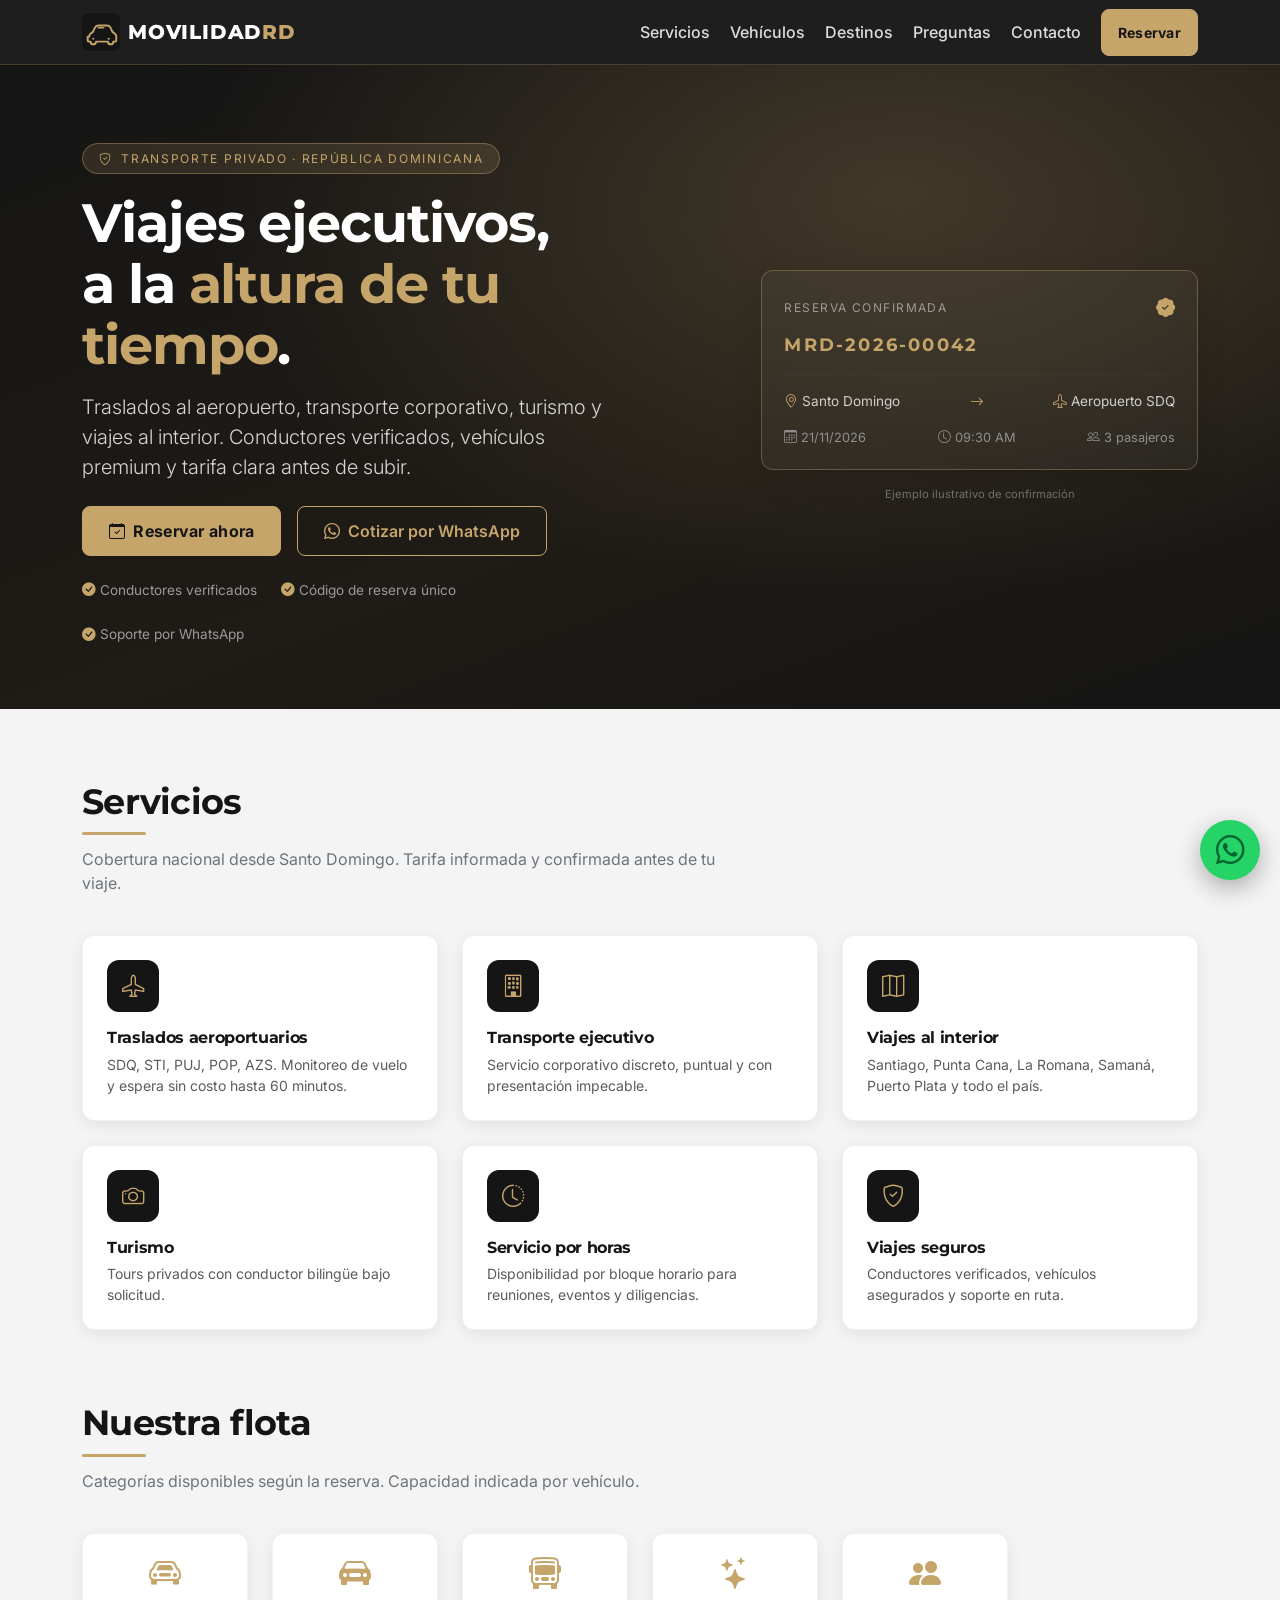
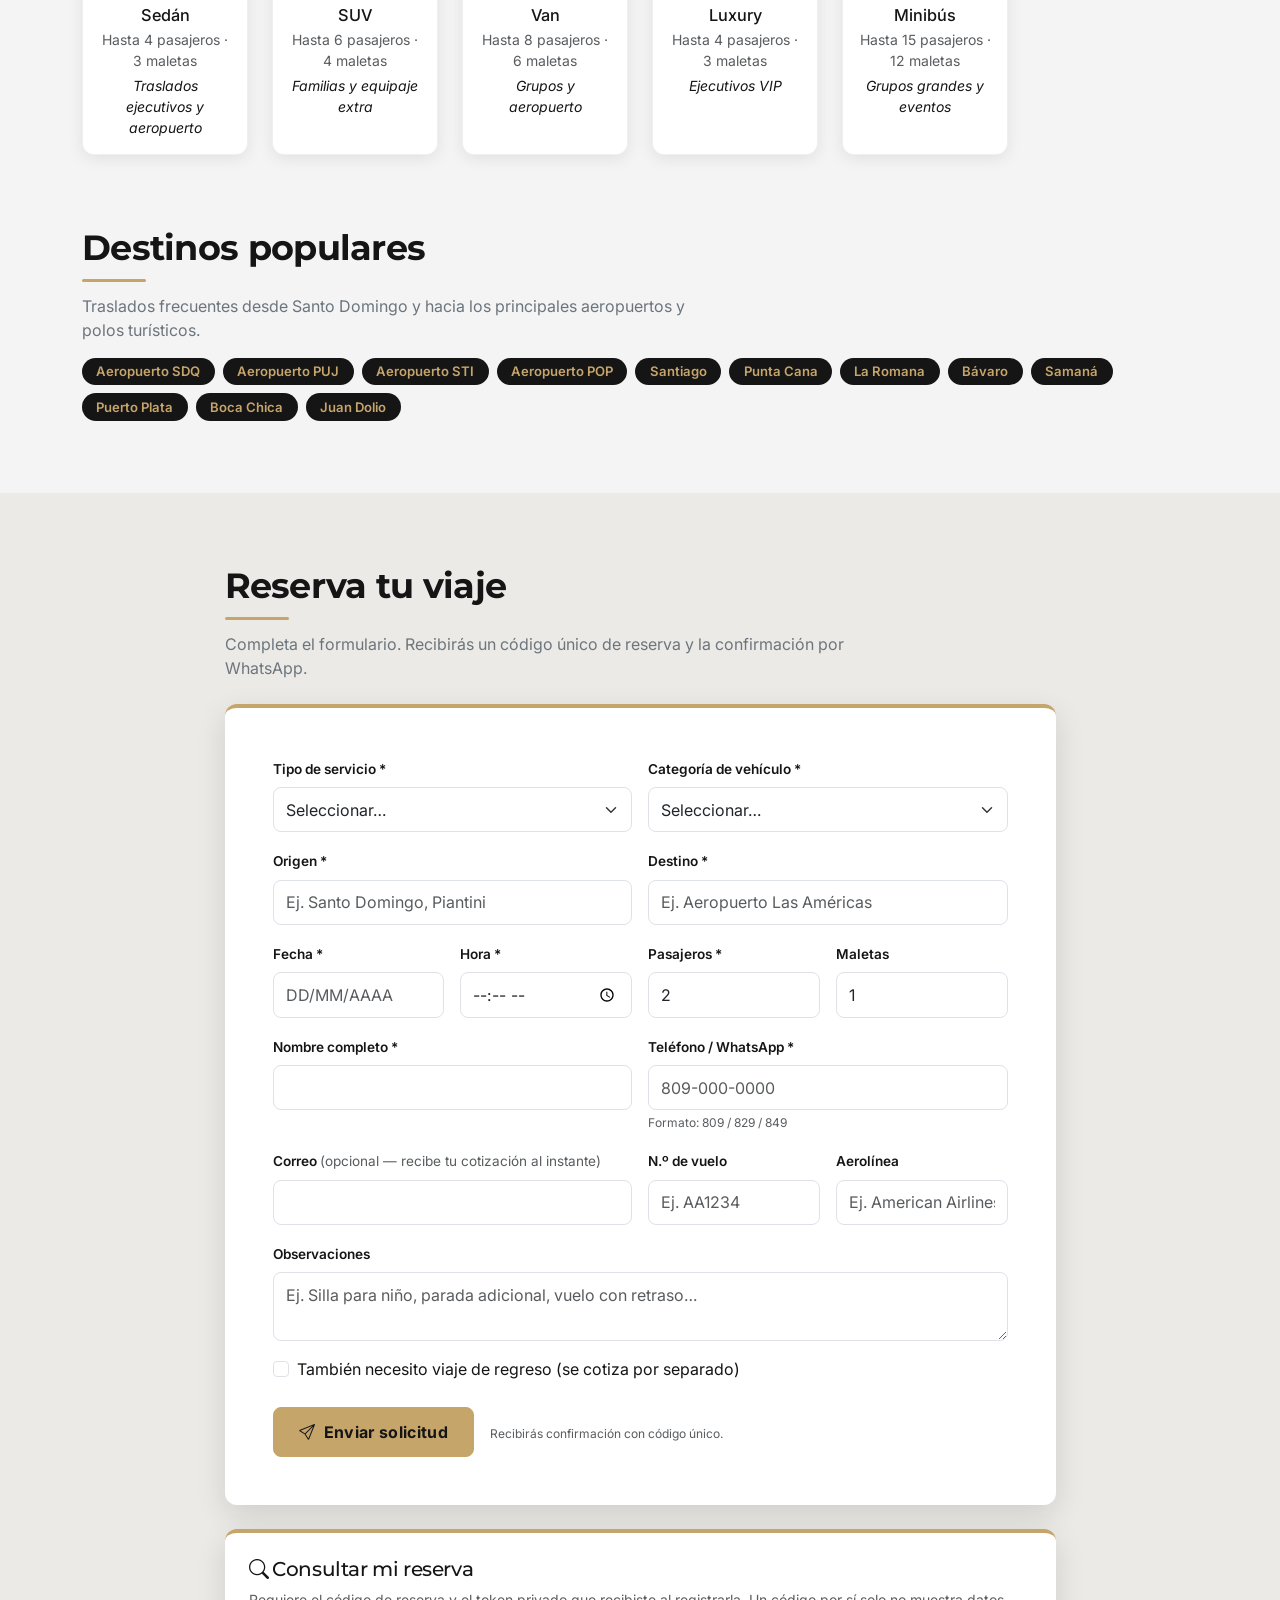
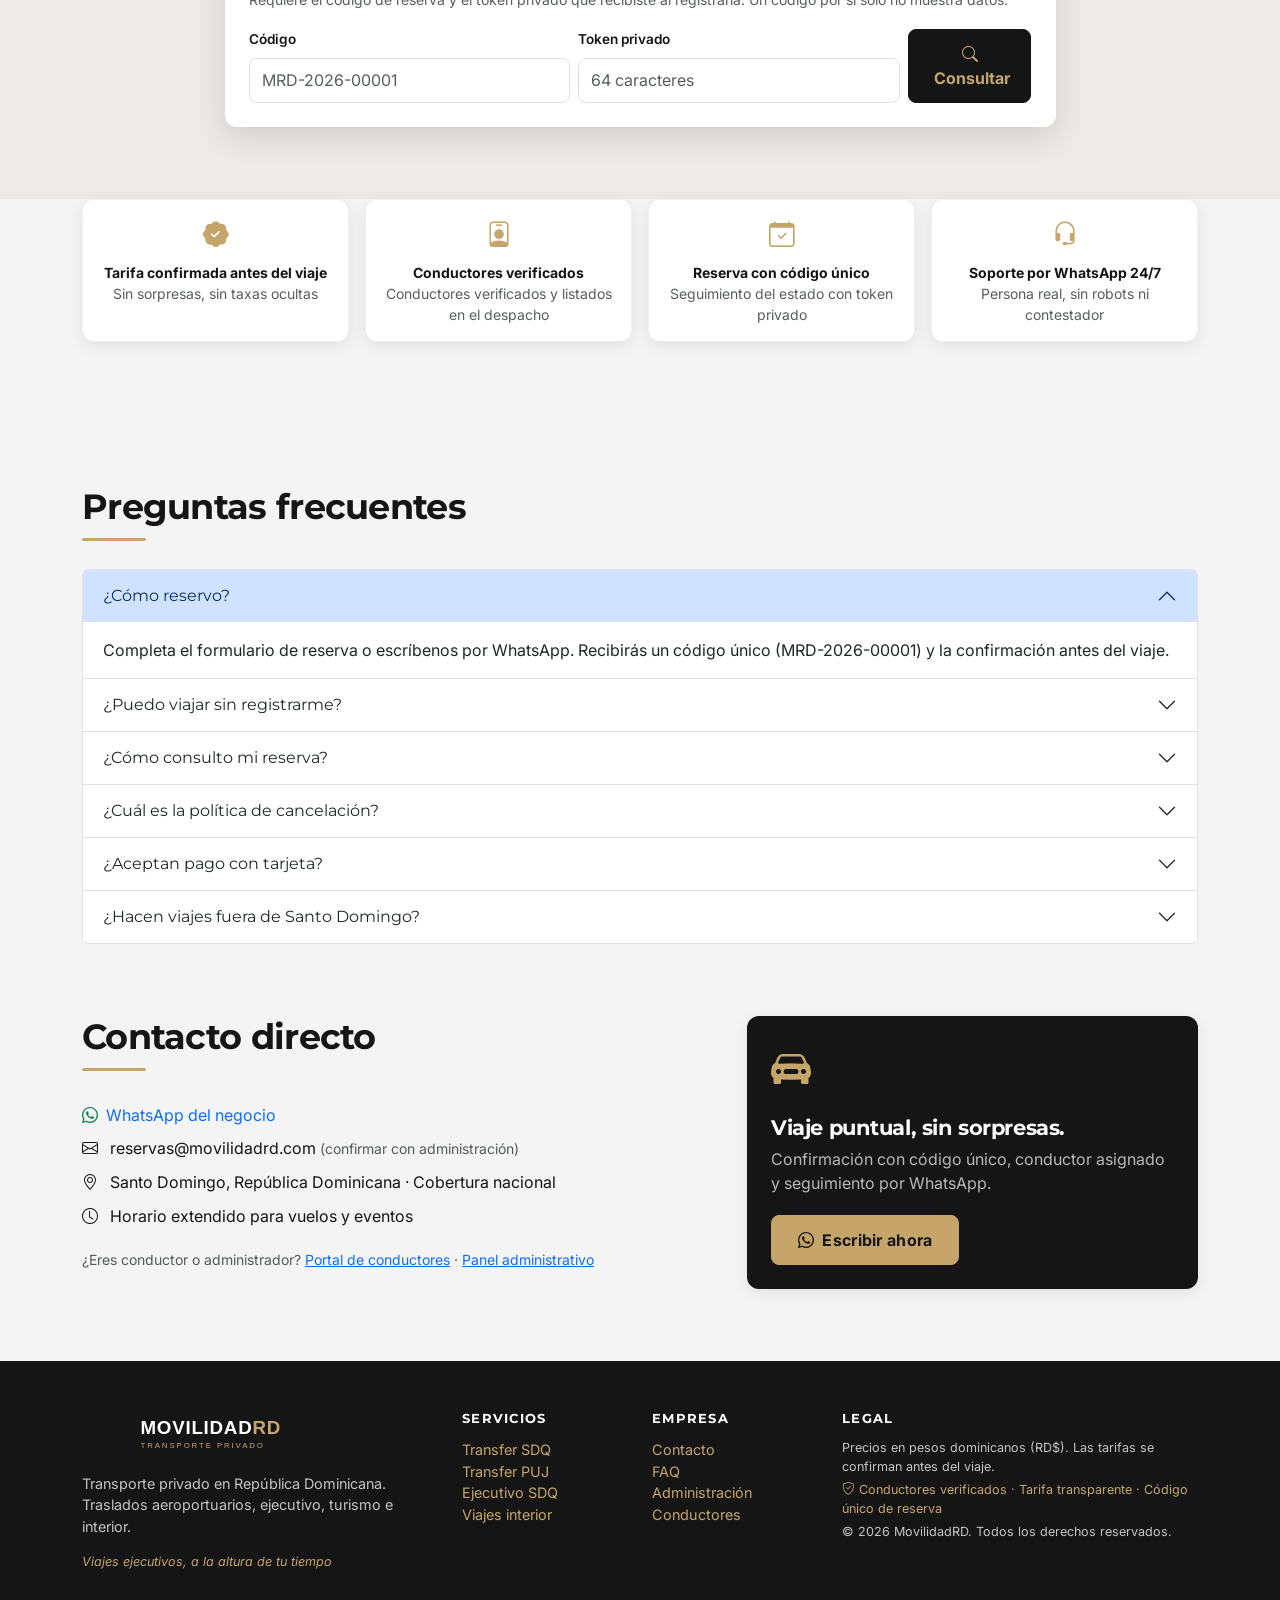
==== index.html @ ed806ae6 "Sitio: lema, por que reservamos, compartir, 4 paginas SEO, claims flota" ====
<!DOCTYPE html>
<html lang="es">
<head>
<meta charset="UTF-8">
<meta name="viewport" content="width=device-width, initial-scale=1.0">
<meta name="description" content="MovilidadRD — Transporte privado en República Dominicana: traslados aeroportuarios, transporte ejecutivo, turístico, viajes al interior y servicios por horas. Reserva en línea.">
<meta name="theme-color" content="#151515">
<title>MovilidadRD — Transporte Privado en República Dominicana | Traslados Aeropuerto</title>
<link rel="icon" type="image/svg+xml" href="assets/icons/icon.svg">
<link rel="manifest" href="manifest.webmanifest">
<link rel="apple-touch-icon" href="assets/icons/icon.svg">
<link href="https://cdn.jsdelivr.net/npm/bootstrap@5.3.3/dist/css/bootstrap.min.css" rel="stylesheet">
<link href="https://cdn.jsdelivr.net/npm/bootstrap-icons@1.11.3/font/bootstrap-icons.min.css" rel="stylesheet">
<link href="https://fonts.googleapis.com/css2?family=Montserrat:wght@600;700;800&family=Inter:wght@400;500;600&display=swap" rel="stylesheet">
<link rel="stylesheet" href="css/brand.css">
</head>
<body class="sin-config-offline-check">

<!-- Banner de falta de conexión -->
<div class="mrd-offline-banner" role="alert"><i class="bi bi-wifi-off"></i> Sin conexión — las operaciones en línea no están disponibles</div>

<!-- ══════════ NAVBAR ══════════ -->
<nav class="navbar navbar-expand-lg mrd-navbar sticky-top" aria-label="Navegación principal">
  <div class="container">
    <a class="navbar-brand d-flex align-items-center gap-2" href="#inicio">
      <img src="assets/icons/icon.svg" alt="" width="38" height="38">
      <span>MOVILIDAD<span class="dorado">RD</span></span>
    </a>
    <button class="navbar-toggler" type="button" data-bs-toggle="collapse" data-bs-target="#navMenu" aria-controls="navMenu" aria-expanded="false" aria-label="Abrir menú">
      <span class="navbar-toggler-icon"></span>
    </button>
    <div class="collapse navbar-collapse" id="navMenu">
      <ul class="navbar-nav ms-auto align-items-lg-center gap-lg-1">
        <li class="nav-item"><a class="nav-link" href="#servicios">Servicios</a></li>
        <li class="nav-item"><a class="nav-link" href="#vehiculos">Vehículos</a></li>
        <li class="nav-item"><a class="nav-link" href="#destinos">Destinos</a></li>
        <li class="nav-item"><a class="nav-link" href="#faq">Preguntas</a></li>
        <li class="nav-item"><a class="nav-link" href="#contacto">Contacto</a></li>
        <li class="nav-item ms-lg-2"><a class="btn btn-mrd btn-sm px-3" href="#reservar">Reservar</a></li>
      </ul>
    </div>
  </div>
</nav>

<main id="inicio">
<!-- ══════════ HERO ══════════ -->
<header class="mrd-hero">
  <div class="container">
    <div class="row align-items-center g-5">
      <div class="col-lg-6">
        <span class="badge-mrd"><i class="bi bi-shield-check me-1"></i> Transporte privado · República Dominicana</span>
        <h1 class="mt-4">Viajes ejecutivos,<br>a la <span class="text-dorado">altura de tu tiempo</span>.</h1>
        <p class="lead mt-3">Traslados al aeropuerto, transporte corporativo, turismo y viajes al interior. Conductores verificados, vehículos premium y tarifa clara antes de subir.</p>
        <div class="d-flex flex-wrap gap-3 mt-4">
          <a href="#reservar" class="btn-mrd btn"><i class="bi bi-calendar-check me-1"></i> Reservar ahora</a>
          <a href="https://wa.me/18096131079" class="btn btn-mrd-outline" id="btnWhatsAppHero" target="_blank" rel="noopener"><i class="bi bi-whatsapp me-1"></i> Cotizar por WhatsApp</a>
        </div>
        <div class="d-flex flex-wrap gap-4 mt-4" style="color:#9a9a9a; font-size:.85rem;">
          <span><i class="bi bi-check-circle-fill text-dorado me-1"></i>Conductores verificados</span>
          <span><i class="bi bi-check-circle-fill text-dorado me-1"></i>Código de reserva único</span>
          <span><i class="bi bi-check-circle-fill text-dorado me-1"></i>Soporte por WhatsApp</span>
        </div>
      </div>
      <div class="col-lg-5 offset-lg-1">
        <div class="mrd-hero-card" aria-hidden="true">
          <div class="d-flex justify-content-between align-items-center">
            <span style="color:#9a9a9a; font-size:.75rem; letter-spacing:.12em;">RESERVA CONFIRMADA</span>
            <i class="bi bi-patch-check-fill" style="color:#C6A56B; font-size:1.2rem;"></i>
          </div>
          <div class="mrd-code mt-2">MRD-2026-00042</div>
          <hr>
          <div class="d-flex justify-content-between" style="font-size:.85rem; color:#cfcfcf;">
            <span><i class="bi bi-geo-alt text-dorado me-1"></i>Santo Domingo</span>
            <i class="bi bi-arrow-right text-dorado"></i>
            <span><i class="bi bi-airplane text-dorado me-1"></i>Aeropuerto SDQ</span>
          </div>
          <div class="d-flex justify-content-between mt-3" style="font-size:.8rem; color:#8f8f8f;">
            <span><i class="bi bi-calendar3 me-1"></i>21/11/2026</span>
            <span><i class="bi bi-clock me-1"></i>09:30 AM</span>
            <span><i class="bi bi-people me-1"></i>3 pasajeros</span>
          </div>
        </div>
        <p class="text-center mt-3" style="font-size:.7rem; color:#6f6f6f;">Ejemplo ilustrativo de confirmación</p>
      </div>
    </div>
  </div>
</header>

<!-- ══════════ SERVICIOS ══════════ -->
<section id="servicios" class="mrd-seccion">
  <div class="container">
    <h2 class="mrd-seccion-titulo">Servicios</h2>
    <p class="mrd-seccion-sub">Cobertura nacional desde Santo Domingo. Tarifa informada y confirmada antes de tu viaje.</p>
    <div class="row g-4 mt-2" id="gridServicios"></div>
  </div>
</section>

<!-- ══════════ VEHICULOS ══════════ -->
<section id="vehiculos" class="mrd-seccion pt-0">
  <div class="container">
    <h2 class="mrd-seccion-titulo">Nuestra flota</h2>
    <p class="mrd-seccion-sub">Categorías disponibles según la reserva. Capacidad indicada por vehículo.</p>
    <div class="row g-4 mt-2" id="gridVehiculos"></div>
  </div>
</section>

<!-- ══════════ DESTINOS ══════════ -->
<section id="destinos" class="mrd-seccion pt-0">
  <div class="container">
    <h2 class="mrd-seccion-titulo">Destinos populares</h2>
    <p class="mrd-seccion-sub">Traslados frecuentes desde Santo Domingo y hacia los principales aeropuertos y polos turísticos.</p>
    <div class="d-flex flex-wrap gap-2 mt-3" id="chipsDestinos"></div>
  </div>
</section>

<!-- ══════════ RESERVA ══════════ -->
<section id="reservar" class="mrd-seccion" style="background:#eceae6;">
  <div class="container">
    <div class="row justify-content-center">
      <div class="col-lg-9">
        <h2 class="mrd-seccion-titulo">Reserva tu viaje</h2>
        <p class="mrd-seccion-sub">Completa el formulario. Recibirás un código único de reserva y la confirmación por WhatsApp.</p>

        <form class="mrd-form p-4 p-md-5 mt-4" id="formReserva" novalidate>
          <div class="row g-3">
            <div class="col-md-6">
              <label class="form-label" for="tipoServicio">Tipo de servicio *</label>
              <select class="form-select" id="tipoServicio" required>
                <option value="">Seleccionar…</option>
                <option value="AEROPUERTO">Traslado aeroportuario</option>
                <option value="INTERIOR">Viaje al interior</option>
                <option value="EJECUTIVO">Transporte ejecutivo</option>
                <option value="TURISTICO">Turismo</option>
                <option value="POR_HORAS">Servicio por horas</option>
                <option value="LOCAL">Viaje local</option>
              </select>
            </div>
            <div class="col-md-6">
              <label class="form-label" for="categoria">Categoría de vehículo *</label>
              <select class="form-select" id="categoria" required>
                <option value="">Seleccionar…</option>
                <option value="SEDAN">Sedán (hasta 4 pasajeros)</option>
                <option value="SUV">SUV (hasta 6 pasajeros)</option>
                <option value="VAN">Van (hasta 8 pasajeros)</option>
                <option value="LUXURY">Luxury (hasta 4 pasajeros)</option>
                <option value="MINIBUS">Minibús (hasta 15 pasajeros)</option>
              </select>
            </div>
            <div class="col-md-6">
              <label class="form-label" for="origen">Origen *</label>
              <input class="form-control" id="origen" type="text" placeholder="Ej. Santo Domingo, Piantini" required minlength="3">
            </div>
            <div class="col-md-6">
              <label class="form-label" for="destino">Destino *</label>
              <input class="form-control" id="destino" type="text" placeholder="Ej. Aeropuerto Las Américas" required minlength="3">
            </div>
            <div class="col-6 col-md-3">
              <label class="form-label" for="fecha">Fecha *</label>
              <input class="form-control" id="fecha" type="text" placeholder="DD/MM/AAAA" inputmode="numeric" pattern="\d{2}/\d{2}/\d{4}" required>
            </div>
            <div class="col-6 col-md-3">
              <label class="form-label" for="hora">Hora *</label>
              <input class="form-control" id="hora" type="time" required>
            </div>
            <div class="col-6 col-md-3">
              <label class="form-label" for="pasajeros">Pasajeros *</label>
              <input class="form-control" id="pasajeros" type="number" min="1" max="15" value="2" required>
            </div>
            <div class="col-6 col-md-3">
              <label class="form-label" for="maletas">Maletas</label>
              <input class="form-control" id="maletas" type="number" min="0" max="30" value="1">
            </div>
            <div class="col-md-6">
              <label class="form-label" for="nombreCliente">Nombre completo *</label>
              <input class="form-control" id="nombreCliente" type="text" required minlength="3" autocomplete="name">
            </div>
            <div class="col-md-6">
              <label class="form-label" for="telefono">Teléfono / WhatsApp *</label>
              <input class="form-control" id="telefono" type="tel" placeholder="809-000-0000" required autocomplete="tel">
              <div class="form-text">Formato: 809 / 829 / 849</div>
            </div>
            <div class="col-md-6">
              <label class="form-label" for="email">Correo <span class="text-muted fw-normal">(opcional — recibe tu cotización al instante)</span></label>
              <input class="form-control" id="email" type="email" autocomplete="email">
            </div>
            <div class="col-md-3">
              <label class="form-label" for="numeroVuelo">N.º de vuelo</label>
              <input class="form-control" id="numeroVuelo" type="text" placeholder="Ej. AA1234">
            </div>
            <div class="col-md-3">
              <label class="form-label" for="aerolinea">Aerolínea</label>
              <input class="form-control" id="aerolinea" type="text" placeholder="Ej. American Airlines">
            </div>
            <div class="col-12">
              <label class="form-label" for="observaciones">Observaciones</label>
              <textarea class="form-control" id="observaciones" rows="2" maxlength="1000" placeholder="Ej. Silla para niño, parada adicional, vuelo con retraso…"></textarea>
            </div>
            <div class="col-12">
              <div class="form-check">
                <input class="form-check-input" type="checkbox" id="viajeRegreso">
                <label class="form-check-label" for="viajeRegreso">También necesito viaje de regreso (se cotiza por separado)</label>
              </div>
            </div>
            <!-- Honeypot anti-bot: invisible para humanos, requerido vacío por el servidor -->
            <input type="text" id="sitioWeb" name="sitioWeb" tabindex="-1" autocomplete="off" aria-hidden="true" style="position:absolute;left:-9999px;height:0;width:0;opacity:0">
          </div>
          <div class="d-flex flex-wrap align-items-center gap-3 mt-4">
            <button type="submit" class="btn-mrd btn" id="btnEnviarReserva">
              <i class="bi bi-send me-1"></i> Enviar solicitud
            </button>
            <span class="form-text mb-0" id="textEstadoForm">Recibirás confirmación con código único.</span>
          </div>
          <div class="alert mt-3 d-none" id="resultadoReserva" role="alert"></div>
        </form>

        <!-- Panel de confirmación (se muestra tras registrar) -->
        <div class="mrd-form p-4 p-md-5 mt-4 d-none" id="panelConfirmacion" aria-live="polite">
          <div class="d-flex align-items-center gap-2 mb-2">
            <i class="bi bi-patch-check-fill" style="font-size:1.8rem; color:var(--mrd-exito);"></i>
            <h3 class="h5 mb-0">¡Solicitud registrada!</h3>
          </div>
          <p class="small text-dorado mb-1" style="letter-spacing:.08em; text-transform:uppercase;">Viajes ejecutivos, a la altura de tu tiempo</p>
          <p class="text-muted small mb-3" id="confirmacionMensaje">Guarda estos datos. Los necesitas para consultar el estado de tu viaje.</p>
          <div class="row g-3 align-items-center">
            <div class="col-md-6">
              <div class="small text-muted">Código de reserva</div>
              <div class="mrd-display" style="font-size:1.5rem; letter-spacing:.08em;" id="confCodigo">—</div>
            </div>
            <div class="col-md-6">
              <div class="small text-muted">Estado</div>
              <span class="mrd-badge mrd-badge-pendiente" id="confEstado">PENDIENTE</span>
            </div>
            <div class="col-12">
              <div class="small text-muted">Tarifa estimada</div>
              <div class="fw-bold" style="font-size:1.15rem;" id="confTarifa">—</div>
            </div>
            <div class="col-12">
              <div class="small text-muted">Token privado de consulta <span class="text-danger">(guárdalo, no se vuelve a mostrar)</span></div>
              <div class="d-flex gap-2 mt-1">
                <code class="flex-grow-1 p-2 rounded" style="background:#151515; color:#C6A56B; word-break:break-all; font-size:.75rem;" id="confToken">—</code>
                <button class="btn btn-outline-secondary btn-sm" id="btnCopiarToken" type="button" title="Copiar token"><i class="bi bi-clipboard"></i></button>
              </div>
            </div>
          </div>
          <div class="d-flex flex-wrap gap-2 mt-4">
            <a class="btn btn-success" id="confBtnWhatsApp" href="#" target="_blank" rel="noopener"><i class="bi bi-whatsapp me-1"></i> Avisar por WhatsApp</a>
            <button class="btn btn-outline-secondary" id="btnCompartirReserva" type="button"><i class="bi bi-share me-1"></i> Compartir mi viaje</button>
            <button class="btn btn-outline-dark" id="btnNuevaReserva" type="button"><i class="bi bi-plus-circle me-1"></i> Nueva reserva</button>
          </div>
        </div>

        <!-- Consulta de reserva con token privado -->
        <div class="mrd-form p-4 mt-4" id="bloqueConsulta">
          <h3 class="h5"><i class="bi bi-search me-1 text-dorado"></i>Consultar mi reserva</h3>
          <p class="text-muted small">Requiere el código de reserva y el token privado que recibiste al registrarla. Un código por sí solo no muestra datos.</p>
          <form id="formConsulta" class="row g-2">
            <div class="col-md-5">
              <label class="form-label" for="codigoConsulta">Código</label>
              <input class="form-control" id="codigoConsulta" placeholder="MRD-2026-00001" required>
            </div>
            <div class="col-md-5">
              <label class="form-label" for="tokenConsulta">Token privado</label>
              <input class="form-control" id="tokenConsulta" placeholder="64 caracteres" required>
            </div>
            <div class="col-md-2 d-flex align-items-end">
              <button type="submit" class="btn btn-mrd-dark w-100" id="btnConsultarReserva"><i class="bi bi-search"></i> Consultar</button>
            </div>
          </form>
          <div class="alert d-none mt-3" id="resultadoConsulta" role="status"></div>
        </div>
      </div>
    </div>
  </div>
</section>

<!-- ══════════ POR QUÉ MOVILIDADRD ══════════ -->
<section class="mrd-seccion pt-0">
  <div class="container">
    <div class="row g-3">
      <div class="col-6 col-lg-3"><div class="mrd-card p-3 text-center"><i class="bi bi-patch-check-fill" style="font-size:1.6rem; color:#C6A56B;"></i><div class="small fw-bold mt-2">Tarifa confirmada antes del viaje</div><div class="small text-muted">Sin sorpresas, sin taxas ocultas</div></div></div>
      <div class="col-6 col-lg-3"><div class="mrd-card p-3 text-center"><i class="bi bi-person-badge" style="font-size:1.6rem; color:#C6A56B;"></i><div class="small fw-bold mt-2">Conductores verificados</div><div class="small text-muted">Conductores verificados y listados en el despacho</div></div></div>
      <div class="col-6 col-lg-3"><div class="mrd-card p-3 text-center"><i class="bi bi-calendar-check" style="font-size:1.6rem; color:#C6A56B;"></i><div class="small fw-bold mt-2">Reserva con código único</div><div class="small text-muted">Seguimiento del estado con token privado</div></div></div>
      <div class="col-6 col-lg-3"><div class="mrd-card p-3 text-center"><i class="bi bi-headset" style="font-size:1.6rem; color:#C6A56B;"></i><div class="small fw-bold mt-2">Soporte por WhatsApp 24/7</div><div class="small text-muted">Persona real, sin robots ni contestador</div></div></div>
    </div>
  </div>
</section>

<!-- ══════════ FAQ ══════════ -->
<section id="faq" class="mrd-seccion">
  <div class="container">
    <h2 class="mrd-seccion-titulo">Preguntas frecuentes</h2>
    <div class="accordion mt-3" id="acordeonFaq"></div>
  </div>
</section>

<!-- ══════════ CONTACTO ══════════ -->
<section id="contacto" class="mrd-seccion pt-0">
  <div class="container">
    <div class="row g-4 align-items-stretch">
      <div class="col-lg-7">
        <h2 class="mrd-seccion-titulo">Contacto directo</h2>
        <ul class="list-unstyled mt-3" style="line-height:2.1;">
          <li><i class="bi bi-whatsapp text-success me-2"></i><a class="text-decoration-none" id="enlaceContactoWA" href="https://wa.me/18096131079" target="_blank" rel="noopener">WhatsApp del negocio</a></li>
          <li><i class="bi bi-envelope text-dorado me-2"></i> reservas@movilidadrd.com <span class="text-muted small">(confirmar con administración)</span></li>
          <li><i class="bi bi-geo-alt text-dorado me-2"></i> Santo Domingo, República Dominicana · Cobertura nacional</li>
          <li><i class="bi bi-clock text-dorado me-2"></i> Horario extendido para vuelos y eventos</li>
        </ul>
        <div class="mt-3 small text-muted">¿Eres conductor o administrador? <a href="conductor.html">Portal de conductores</a> · <a href="admin.html">Panel administrativo</a></div>
      </div>
      <div class="col-lg-5">
        <div class="mrd-card p-4 h-100 d-flex flex-column justify-content-center" style="background:#151515; border:none;">
          <i class="bi bi-car-front-fill" style="font-size:2.5rem; color:#C6A56B;"></i>
          <h3 class="mt-3" style="color:#fff; font-size:1.3rem;">Viaje puntual, sin sorpresas.</h3>
          <p style="color:#b9b9b9;">Confirmación con código único, conductor asignado y seguimiento por WhatsApp.</p>
          <a class="btn-mrd btn mt-1 align-self-start" id="btnContactoWA" href="https://wa.me/18096131079" target="_blank" rel="noopener"><i class="bi bi-whatsapp me-1"></i> Escribir ahora</a>
        </div>
      </div>
    </div>
  </div>
</section>
</main>

<!-- ══════════ FOOTER ══════════ -->
<footer class="mrd-footer">
  <div class="container">
    <div class="row g-4">
      <div class="col-md-4">
        <img src="assets/icons/logo-horizontal.svg" alt="MovilidadRD" height="48" class="mb-2">
        <p class="mt-2">Transporte privado en República Dominicana. Traslados aeroportuarios, ejecutivo, turismo e interior.</p>
        <p class="small mt-3" style="color:#C6A56B; font-style:italic;">Viajes ejecutivos, a la altura de tu tiempo</p>
      </div>
      <div class="col-6 col-md-2">
        <div class="mrd-foot-title">Servicios</div>
        <ul class="list-unstyled"><li><a href="servicios/transfer-aeropuerto-las-americas.html">Transfer SDQ</a></li><li><a href="servicios/transfer-aeropuerto-puntacana.html">Transfer PUJ</a></li><li><a href="servicios/transporte-ejecutivo-santo-domingo.html">Ejecutivo SDQ</a></li><li><a href="servicios/viajes-interior-republica-dominicana.html">Viajes interior</a></li></ul>
      </div>
      <div class="col-6 col-md-2">
        <div class="mrd-foot-title">Empresa</div>
        <ul class="list-unstyled"><li><a href="#contacto">Contacto</a></li><li><a href="#faq">FAQ</a></li><li><a href="admin.html">Administración</a></li><li><a href="conductor.html">Conductores</a></li></ul>
      </div>
      <div class="col-md-4">
        <div class="mrd-foot-title">Legal</div>
        <p class="small mb-1">Precios en pesos dominicanos (RD$). Las tarifas se confirman antes del viaje.</p>
        <p class="small mb-1" style="color:#C6A56B;"><i class="bi bi-shield-check me-1"></i>Conductores verificados · Tarifa transparente · Código único de reserva</p>
        <p class="small mb-0">© <span id="anioActual"></span> MovilidadRD. Todos los derechos reservados.</p>
      </div>
    </div>
  </div>
</footer>

<a class="mrd-whatsapp-flotante" id="btnWhatsAppFlotante" href="https://wa.me/18096131079" target="_blank" rel="noopener" aria-label="Escribir por WhatsApp"><i class="bi bi-whatsapp"></i></a>

<script src="https://cdn.jsdelivr.net/npm/bootstrap@5.3.3/dist/js/bootstrap.bundle.min.js"></script>
<script src="js/config.js" onerror="console.warn('js/config.js no encontrado — el sitio funciona en modo informativo')"></script>
<script src="js/api.js"></script>
<script src="js/portal.js"></script>
<script>
  if ('serviceWorker' in navigator) {
    window.addEventListener('load', () => navigator.serviceWorker.register('./sw.js').catch(console.error));
  }
  const online = () => document.body.classList.toggle('sin-conexion', !navigator.onLine);
  window.addEventListener('online', online); window.addEventListener('offline', online); online();
  document.getElementById('anioActual').textContent = new Date().getFullYear();
</script>
</body>
</html>
---- css/brand.css ----
/* ============================================================
   MOVILIDADRD — Sistema de diseño de marca
   Paleta: carbón #151515 · champagne #C6A56B · blanco · grises
   Tipografías: Montserrat (display) · Inter (texto)
   Mobile-first. Bootstrap 5 complementa, no sustituye.
   ============================================================ */

:root {
  --mrd-carbon: #151515;
  --mrd-carbon-2: #292929;
  --mrd-dorado: #C6A56B;
  --mrd-dorado-hover: #b3905a;
  --mrd-dorado-suave: rgba(198, 165, 107, 0.15);
  --mrd-blanco: #FFFFFF;
  --mrd-gris-claro: #F4F4F4;
  --mrd-gris: #6c757d;
  --mrd-exito: #1e7e34;
  --mrd-error: #b02a37;
  --mrd-radio: 12px;
  --mrd-sombra: 0 10px 30px rgba(0, 0, 0, 0.12);
  --mrd-sombra-suave: 0 4px 16px rgba(0, 0, 0, 0.08);
  --mrd-transicion: 0.25s ease;
}

* { -webkit-tap-highlight-color: transparent; }

body {
  font-family: 'Inter', system-ui, -apple-system, sans-serif;
  background: var(--mrd-gris-claro);
  color: var(--mrd-carbon);
}

h1, h2, h3, h4, .mrd-display {
  font-family: 'Montserrat', 'Inter', sans-serif;
  font-weight: 700;
  letter-spacing: -0.02em;
}

/* ---------- Botones ---------- */
.btn-mrd {
  background: var(--mrd-dorado);
  border: 1px solid var(--mrd-dorado);
  color: var(--mrd-carbon);
  font-weight: 700;
  letter-spacing: 0.02em;
  border-radius: 8px;
  padding: 0.75rem 1.6rem;
  transition: all var(--mrd-transicion);
}
.btn-mrd:hover, .btn-mrd:focus {
  background: var(--mrd-dorado-hover);
  border-color: var(--mrd-dorado-hover);
  color: var(--mrd-carbon);
  transform: translateY(-1px);
}
.btn-mrd-outline {
  background: transparent;
  border: 1px solid var(--mrd-dorado);
  color: var(--mrd-dorado);
  font-weight: 600;
  border-radius: 8px;
  padding: 0.75rem 1.6rem;
  transition: all var(--mrd-transicion);
}
.btn-mrd-outline:hover { background: var(--mrd-dorado-suave); color: var(--mrd-dorado); }
.btn-mrd-dark {
  background: var(--mrd-carbon);
  border: 1px solid var(--mrd-carbon);
  color: var(--mrd-dorado);
  font-weight: 700;
  border-radius: 8px;
  padding: 0.75rem 1.6rem;
}
.btn-mrd-dark:hover { background: var(--mrd-carbon-2); color: var(--mrd-dorado); }

/* ---------- Navbar ---------- */
.mrd-navbar {
  background: rgba(21, 21, 21, 0.96);
  backdrop-filter: blur(10px);
  border-bottom: 1px solid rgba(198, 165, 107, 0.25);
}
.mrd-navbar .navbar-brand { color: var(--mrd-blanco); font-family: 'Montserrat'; font-weight: 800; letter-spacing: 0.04em; }
.mrd-navbar .navbar-brand .dorado { color: var(--mrd-dorado); }
.mrd-navbar .nav-link { color: rgba(255,255,255,0.85); font-weight: 500; }
.mrd-navbar .nav-link:hover { color: var(--mrd-dorado); }
.mrd-navbar .navbar-toggler { border-color: var(--mrd-dorado); }
.mrd-navbar .navbar-toggler-icon { filter: invert(80%) sepia(30%) saturate(400%); }

/* ---------- Hero ---------- */
.mrd-hero {
  background:
    radial-gradient(ellipse at 70% 20%, rgba(198,165,107,0.22), transparent 55%),
    linear-gradient(160deg, #151515 0%, #1f1b16 60%, #151515 100%);
  color: var(--mrd-blanco);
  padding: 5rem 0 4rem;
  position: relative;
  overflow: hidden;
}
.mrd-hero .badge-mrd {
  background: var(--mrd-dorado-suave);
  color: var(--mrd-dorado);
  border: 1px solid rgba(198,165,107,0.4);
  font-size: 0.75rem;
  letter-spacing: 0.14em;
  text-transform: uppercase;
  padding: 0.45rem 1rem;
  border-radius: 100px;
}
.mrd-hero h1 { font-size: clamp(2rem, 5.5vw, 3.4rem); line-height: 1.12; }
.mrd-hero .text-dorado { color: var(--mrd-dorado); }
.mrd-hero p.lead { color: rgba(255,255,255,0.82); max-width: 34rem; }

/* Tarjeta flotante de código de reserva (mock decorativo de marca) */
.mrd-hero-card {
  background: rgba(255,255,255,0.04);
  border: 1px solid rgba(198,165,107,0.35);
  border-radius: var(--mrd-radio);
  padding: 1.4rem;
  box-shadow: var(--mrd-sombra);
}
.mrd-hero-card .mrd-code {
  font-family: 'Montserrat'; font-weight: 700; letter-spacing: 0.12em;
  color: var(--mrd-dorado); font-size: 1.15rem;
}
.mrd-hero-card hr { border-color: rgba(255,255,255,0.12); }

/* ---------- Secciones ---------- */
.mrd-seccion { padding: 4.5rem 0; }
.mrd-seccion-titulo {
  font-size: clamp(1.5rem, 3.5vw, 2.2rem);
  position: relative; display: inline-block; margin-bottom: 0.75rem;
}
.mrd-seccion-titulo::after {
  content: ''; display: block; height: 3px; width: 64px;
  background: var(--mrd-dorado); margin-top: 0.6rem; border-radius: 2px;
}
.mrd-seccion-sub { color: var(--mrd-gris); max-width: 40rem; }

/* ---------- Tarjetas de servicio / vehículo ---------- */
.mrd-card {
  background: var(--mrd-blanco);
  border: 1px solid rgba(0,0,0,0.06);
  border-radius: var(--mrd-radio);
  box-shadow: var(--mrd-sombra-suave);
  transition: transform var(--mrd-transicion), box-shadow var(--mrd-transicion);
  height: 100%;
}
.mrd-card:hover { transform: translateY(-4px); box-shadow: var(--mrd-sombra); }
.mrd-card .mrd-card-icono {
  width: 52px; height: 52px; border-radius: 12px;
  background: var(--mrd-carbon); color: var(--mrd-dorado);
  display: flex; align-items: center; justify-content: center; font-size: 1.4rem;
}
.mrd-card h3, .mrd-card h5 { font-size: 1.02rem; margin-bottom: 0.35rem; }

/* ---------- Formularios ---------- */
.mrd-form {
  background: var(--mrd-blanco);
  border-radius: var(--mrd-radio);
  box-shadow: var(--mrd-sombra);
  border-top: 4px solid var(--mrd-dorado);
}
.form-label { font-weight: 600; font-size: 0.85rem; }
.form-control, .form-select { border-radius: 8px; border: 1px solid #dee2e6; padding: 0.6rem 0.75rem; }
.form-control:focus, .form-select:focus {
  border-color: var(--mrd-dorado);
  box-shadow: 0 0 0 0.2rem rgba(198,165,107,0.3);
}
.form-control.is-invalid { border-color: var(--mrd-error); }
.mrd-form .form-text { font-size: 0.75rem; }

/* ---------- Panel administrativo / conductor ---------- */
.mrd-layout { min-height: 100vh; background: var(--mrd-gris-claro); }
.mrd-sidebar {
  background: var(--mrd-carbon); color: #d7d7d7; min-height: 100vh;
  width: 260px; position: fixed; left: 0; top: 0; padding: 1.2rem 0;
  z-index: 1030; transform: translateX(-100%); transition: transform var(--mrd-transicion);
}
.mrd-sidebar.abierto { transform: translateX(0); }
.mrd-sidebar .mrd-logo-side { padding: 0 1.4rem 1rem; border-bottom: 1px solid rgba(255,255,255,0.08); margin-bottom: 1rem; }
.mrd-sidebar .mrd-logo-side .brand { color: #fff; font-family: Montserrat; font-weight: 800; }
.mrd-sidebar .mrd-logo-side .brand span { color: var(--mrd-dorado); }
.mrd-side-link {
  display: flex; align-items: center; gap: 0.75rem; padding: 0.62rem 1.4rem;
  color: #b9b9b9; text-decoration: none; font-size: 0.9rem; font-weight: 500;
  border-left: 3px solid transparent;
}
.mrd-side-link:hover { color: var(--mrd-dorado); background: rgba(198,165,107,0.06); }
.mrd-side-link.activo { color: var(--mrd-dorado); border-left-color: var(--mrd-dorado); background: rgba(198,165,107,0.08); }
.mrd-main { padding: 1.25rem; }
@media (min-width: 992px) {
  .mrd-sidebar { transform: none; position: fixed; }
  .mrd-main { margin-left: 260px; padding: 2rem; }
}

/* KPIs */
.mrd-kpi {
  background: var(--mrd-blanco); border-radius: var(--mrd-radio); padding: 1.1rem 1.2rem;
  border-left: 4px solid var(--mrd-dorado); box-shadow: var(--mrd-sombra-suave);
}
.mrd-kpi .kpi-label { font-size: 0.72rem; text-transform: uppercase; letter-spacing: 0.09em; color: var(--mrd-gris); font-weight: 600; }
.mrd-kpi .kpi-valor { font-family: Montserrat; font-weight: 800; font-size: 1.55rem; }

/* Badges de estado */
.mrd-badge { font-size: 0.68rem; font-weight: 700; padding: 0.35em 0.7em; border-radius: 100px; letter-spacing: 0.05em; text-transform: uppercase; }
.mrd-badge-pendiente { background: #fff4d6; color: #8a6d00; }
.mrd-badge-confirmada { background: #d9f2e3; color: #14532d; }
.mrd-badge-cancelada { background: #fde2e1; color: #7f1d1d; }
.mrd-badge-info { background: #e2e8f0; color: #1e3a5f; }

/* ---------- Footer ---------- */
.mrd-footer { background: var(--mrd-carbon); color: rgba(255,255,255,0.75); padding: 3rem 0 1.5rem; font-size: 0.9rem; }
.mrd-footer a { color: var(--mrd-dorado); text-decoration: none; }
.mrd-footer a:hover { text-decoration: underline; }
.mrd-footer .mrd-foot-title { color: #fff; font-family: Montserrat; font-weight: 700; font-size: 0.8rem; letter-spacing: 0.1em; text-transform: uppercase; margin-bottom: 0.7rem; }

/* Botón flotante WhatsApp */
.mrd-whatsapp-flotante {
  position: fixed; bottom: 1.25rem; right: 1.25rem; z-index: 1040;
  width: 60px; height: 60px; border-radius: 50%; background: #25D366; color: #063;
  display: flex; align-items: center; justify-content: center; font-size: 1.8rem;
  box-shadow: 0 8px 24px rgba(0,0,0,0.3); text-decoration: none; transition: transform var(--mrd-transicion);
}
.mrd-whatsapp-flotante:hover { transform: scale(1.08); }

/* Estado vacío / pendiente */
.mrd-vacio { text-align: center; padding: 3rem 1rem; color: var(--mrd-gris); }
.mrd-vacio i { font-size: 2.5rem; color: var(--mrd-dorado); opacity: 0.7; }

/* Offline banner */
.mrd-offline-banner {
  display: none; position: fixed; top: 0; left: 0; right: 0; z-index: 2000;
  background: var(--mrd-error); color: #fff; text-align: center;
  font-size: 0.85rem; padding: 0.5rem 1rem; font-weight: 600;
}
body.sin-conexion .mrd-offline-banner { display: block; }

/* Loader */
.mrd-spinner {
  width: 2rem; height: 2rem; border: 3px solid var(--mrd-dorado-suave);
  border-top-color: var(--mrd-dorado); border-radius: 50%; animation: mrd-spin 0.8s linear infinite;
}
@keyframes mrd-spin { to { transform: rotate(360deg); } }

:focus-visible { outline: 3px solid var(--mrd-dorado); outline-offset: 2px; }
@media (prefers-reduced-motion: reduce) { * { animation: none !important; transition: none !important; } }

/* ---------- Tarjeta de asignaci�n / notificaci�n al conductor ----------
   Inspirada en el patr�n "ticket" (marca + estado + horario + ruta),
   adaptada a la identidad MovilidadRD. */
.mrd-asignacion {
  position: relative;
  background: linear-gradient(155deg, #1b1814 0%, #151515 55%, #101010 100%);
  border: 1px solid rgba(198,165,107,.35);
  border-radius: 16px;
  overflow: hidden;
  color: #FFFFFF;
  display: flex;
  box-shadow: 0 18px 45px rgba(0,0,0,.45);
  max-width: 640px;
}
.mrd-asignacion::before {
  content: '';
  flex: 0 0 7px;
  background: linear-gradient(180deg, #E4C878 0%, #C6A56B 35%, #8a6f3f 100%);
}
.mrd-as-body { padding: 14px 18px 16px; flex: 1; min-width: 0; }
.mrd-as-brand {
  display: flex; justify-content: space-between; align-items: baseline; gap: 10px;
}
.mrd-as-marca {
  font-family: 'Montserrat'; font-weight: 800; font-size: .72rem;
  letter-spacing: .22em; color: #C6A56B; text-transform: uppercase; white-space: nowrap;
}
.mrd-as-tipo {
  font-size: .62rem; color: #8f8f8f; letter-spacing: .14em; text-transform: uppercase;
  border: 1px solid rgba(255,255,255,.14); padding: .2em .7em; border-radius: 100px; white-space: nowrap;
}
.mrd-as-estado-row { display: flex; align-items: baseline; gap: .65rem; margin-top: .35rem; flex-wrap: wrap; }
.mrd-as-estado {
  font-family: 'Montserrat'; font-weight: 800; font-size: 1.38rem; letter-spacing: .02em;
  color: #FFFFFF; line-height: 1.1;
}
.mrd-as-codigo {
  font-family: 'Montserrat'; font-weight: 700; font-size: 1rem;
  color: #7d7d7d; letter-spacing: .08em;
}
.mrd-as-divider {
  border: 0; border-top: 1px solid rgba(255,255,255,.16);
  margin: .7rem 0;
}
.mrd-as-grid {
  display: grid; grid-template-columns: auto 1fr; gap: 0 1.1rem; align-items: stretch;
}
@media (max-width: 480px) { .mrd-as-grid { grid-template-columns: 1fr; } }
.mrd-as-fecha { min-width: 96px; }
.mrd-as-dia {
  font-size: .66rem; letter-spacing: .18em; text-transform: uppercase;
  color: #b9b9b9; font-weight: 600; white-space: nowrap;
}
.mrd-as-hora {
  font-family: 'Montserrat'; font-weight: 800; font-size: 2.35rem; line-height: .98;
  color: #FFFFFF; margin-top: .2rem;
}
.mrd-as-ampm { font-size: .72rem; letter-spacing: .16em; color: #C6A56B; font-weight: 700; margin-top: .2rem; }
.mrd-as-vuelo { font-size: .68rem; color: #9a9a9a; margin-top: .5rem; line-height: 1.5; }
.mrd-as-vuelo b { color: #C6A56B; font-weight: 600; }
.mrd-ruta {
  position: relative; padding-left: 1.35rem; display: flex; flex-direction: column;
  justify-content: center; gap: 0; min-height: 92px;
  border-left: 2px solid transparent;
}
.mrd-ruta::before {
  content: ''; position: absolute; left: 5px; top: 12px; bottom: 12px; width: 2px;
  background: linear-gradient(180deg, #C6A56B 0%, rgba(198,165,107,.35) 50%, #C6A56B 100%);
}
.mrd-ruta-punto { position: relative; padding: .28rem 0; }
.mrd-ruta-punto::before {
  content: ''; position: absolute; left: -1.35rem; top: 50%; transform: translate(3px,-50%);
  width: 11px; height: 11px; border-radius: 50%;
  background: #151515; border: 2px solid #C6A56B;
}
.mrd-ruta-punto:last-child::before { background: #C6A56B; }
.mrd-ruta-origen {
  text-transform: uppercase; color: #fff; font-weight: 600;
  font-size: clamp(.8rem, 2.6vw, .98rem); letter-spacing: .03em; line-height: 1.35;
}
.mrd-ruta-dest {
  text-transform: none; color: rgba(255,255,255,.82); font-weight: 500;
  font-size: clamp(.78rem, 2.4vw, .92rem); line-height: 1.35;
}
.mrd-ruta-dest b { color: #C6A56B; font-weight: 600; }
.mrd-as-meta {
  display: flex; flex-wrap: wrap; gap: .4rem 1rem;
  border-top: 1px solid rgba(255,255,255,.12); margin-top: .7rem; padding-top: .6rem;
  font-size: .72rem; color: #b9b9b9;
}
.mrd-as-meta i { color: #C6A56B; margin-right: .3rem; }
.mrd-as-acciones { display: flex; gap: .5rem; margin-top: .7rem; flex-wrap: wrap; }
.mrd-as-btn {
  display: inline-flex; align-items: center; gap: .4rem;
  font-family: 'Inter'; font-weight: 600; font-size: .78rem;
  border-radius: 8px; padding: .5rem 1rem; text-decoration: none; border: 1px solid transparent;
}
.mrd-as-btn-aceptar { background: #C6A56B; color: #151515; }
.mrd-as-btn-aceptar:hover { background: #b3905a; color: #151515; }
.mrd-as-btn-rechazar { background: transparent; color: #d8d8d8; border-color: rgba(255,255,255,.25); }
.mrd-as-btn-rechazar:hover { border-color: #C6A56B; color: #C6A56B; }
.mrd-as-btn-mapa { background: #222; color: #fff; border-color: rgba(255,255,255,.12); }
.mrd-as-btn-mapa:hover { border-color: #C6A56B; color: #C6A56B; }

/* ---------- Tablas del panel admin ---------- */
.mrd-tabla-wrap { overflow-x: auto; }
.mrd-tabla { width: 100%; border-collapse: collapse; font-size: .85rem; }
.mrd-tabla thead th {
  text-align: left; font-size: .68rem; text-transform: uppercase; letter-spacing: .08em;
  color: #6c757d; border-bottom: 2px solid var(--mrd-carbon); padding: .5rem .6rem; white-space: nowrap;
}
.mrd-tabla tbody td { padding: .5rem .6rem; border-bottom: 1px solid #e7e4de; vertical-align: middle; }
.mrd-tabla tbody tr:hover { background: var(--mrd-dorado-suave); }
.mrd-tabla .btn-xs { padding: .2rem .5rem; font-size: .75rem; border-radius: 6px; }
.mrd-filtros { background: var(--mrd-blanco); border-radius: var(--mrd-radio); padding: .9rem; box-shadow: var(--mrd-sombra-suave); }
.mrd-filtros .form-control, .mrd-filtros .form-select { font-size: .85rem; padding: .4rem .6rem; }
.mrd-paginacion { display: flex; gap: .5rem; align-items: center; justify-content: flex-end; margin-top: .75rem; font-size: .82rem; color: var(--mrd-gris); }
.mrd-check-item { display: flex; align-items: center; gap: .4rem; }

/* ---------- Tarjetas de despacho ---------- */
.mrd-despacho-card {
  background: #FFFFFF; border: 1px solid rgba(0,0,0,.07); border-left: 5px solid var(--mrd-dorado);
  border-radius: 10px; padding: .65rem .8rem; cursor: pointer; text-align: left; width: 100%;
  color: var(--mrd-carbon); font: inherit; transition: all var(--mrd-transicion); box-shadow: var(--mrd-sombra-suave);
}
.mrd-despacho-card:hover { transform: translateY(-2px); box-shadow: var(--mrd-sombra); }
.mrd-despacho-card.seleccionada { border-color: var(--mrd-dorado); box-shadow: 0 0 0 2px var(--mrd-dorado); }
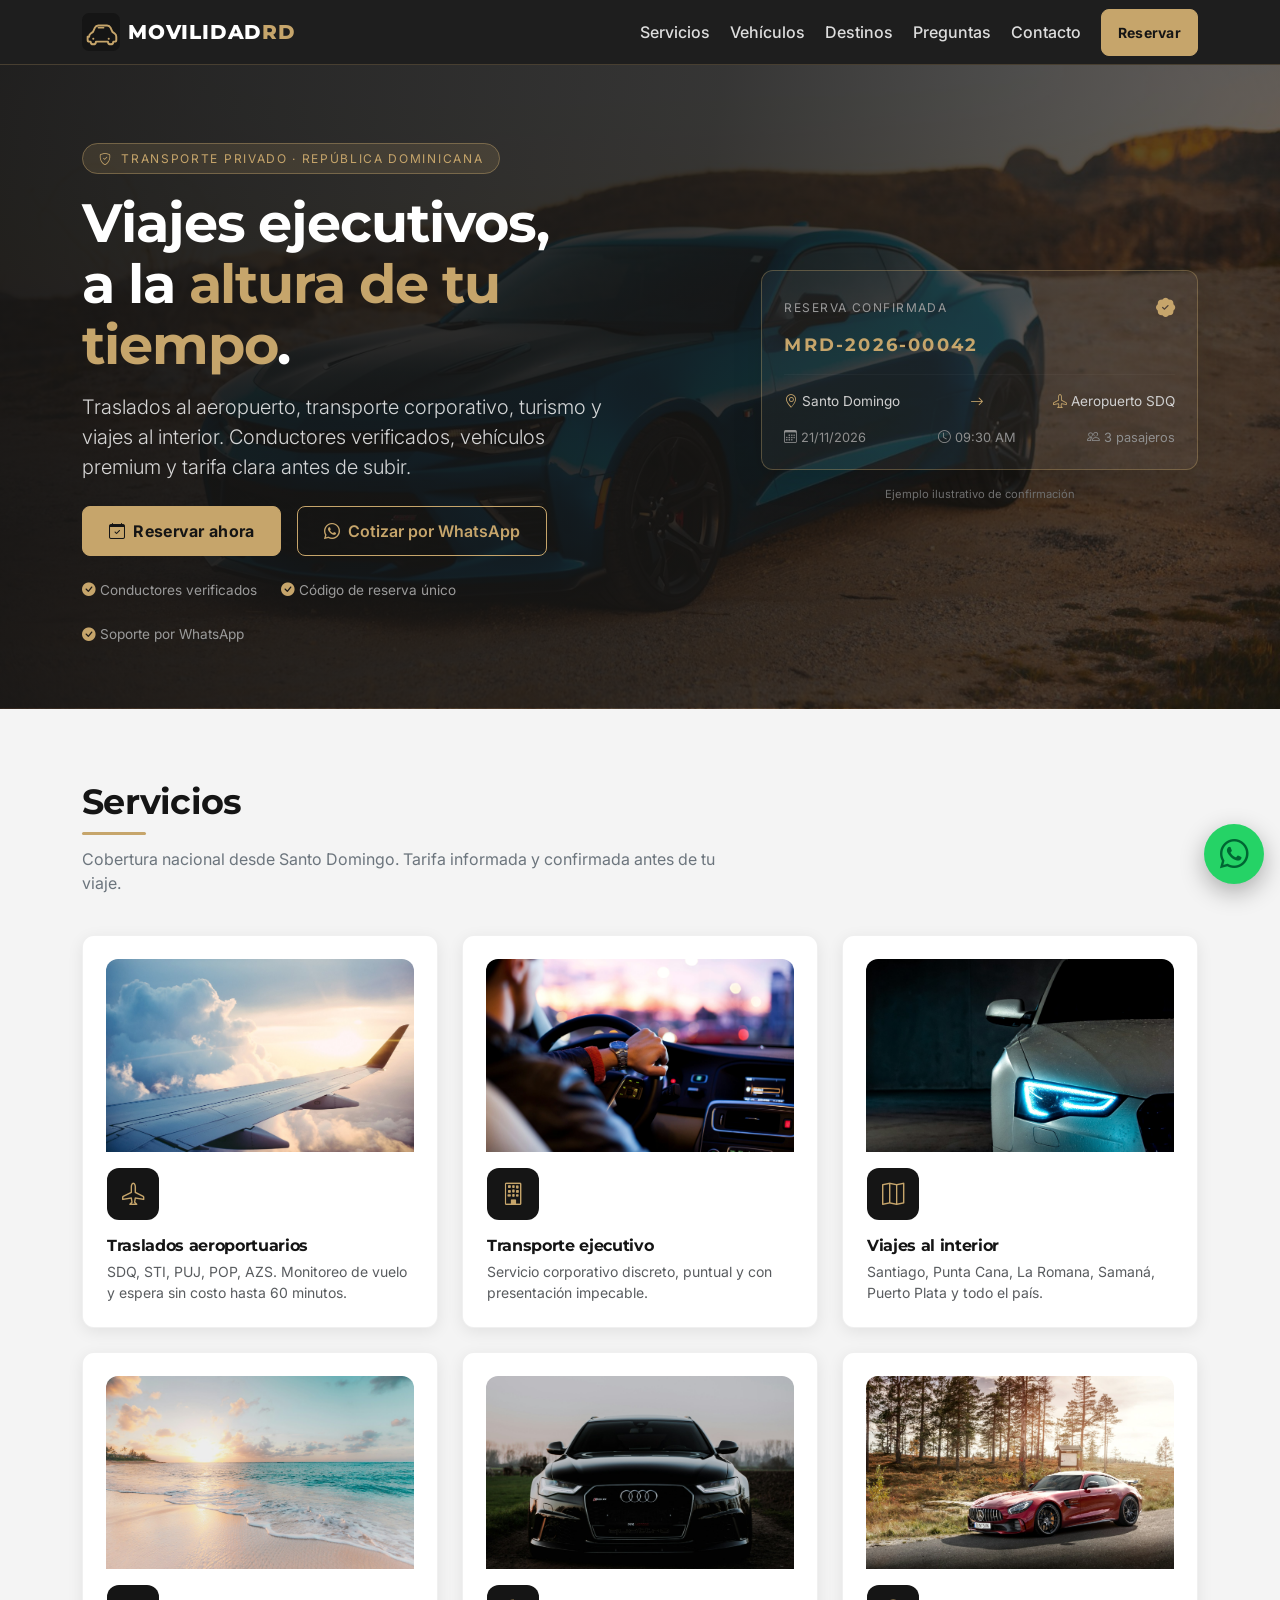
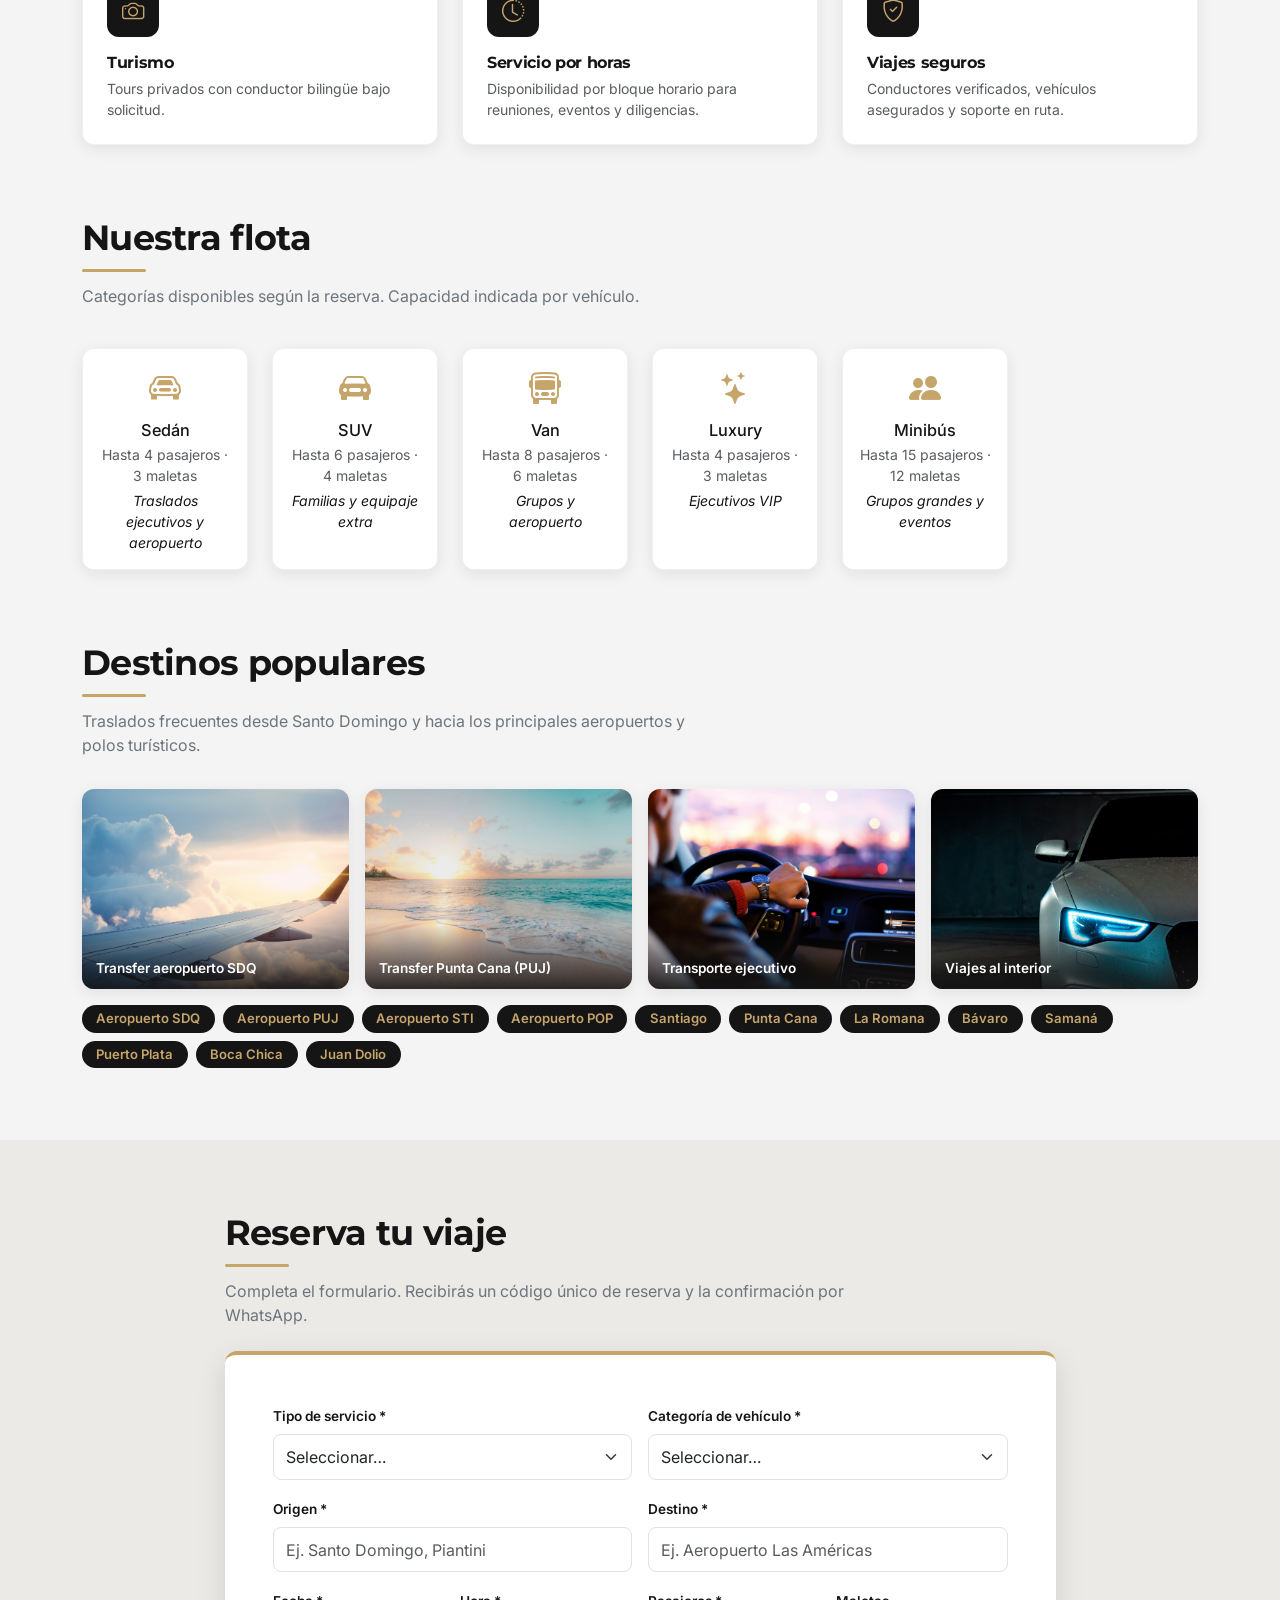
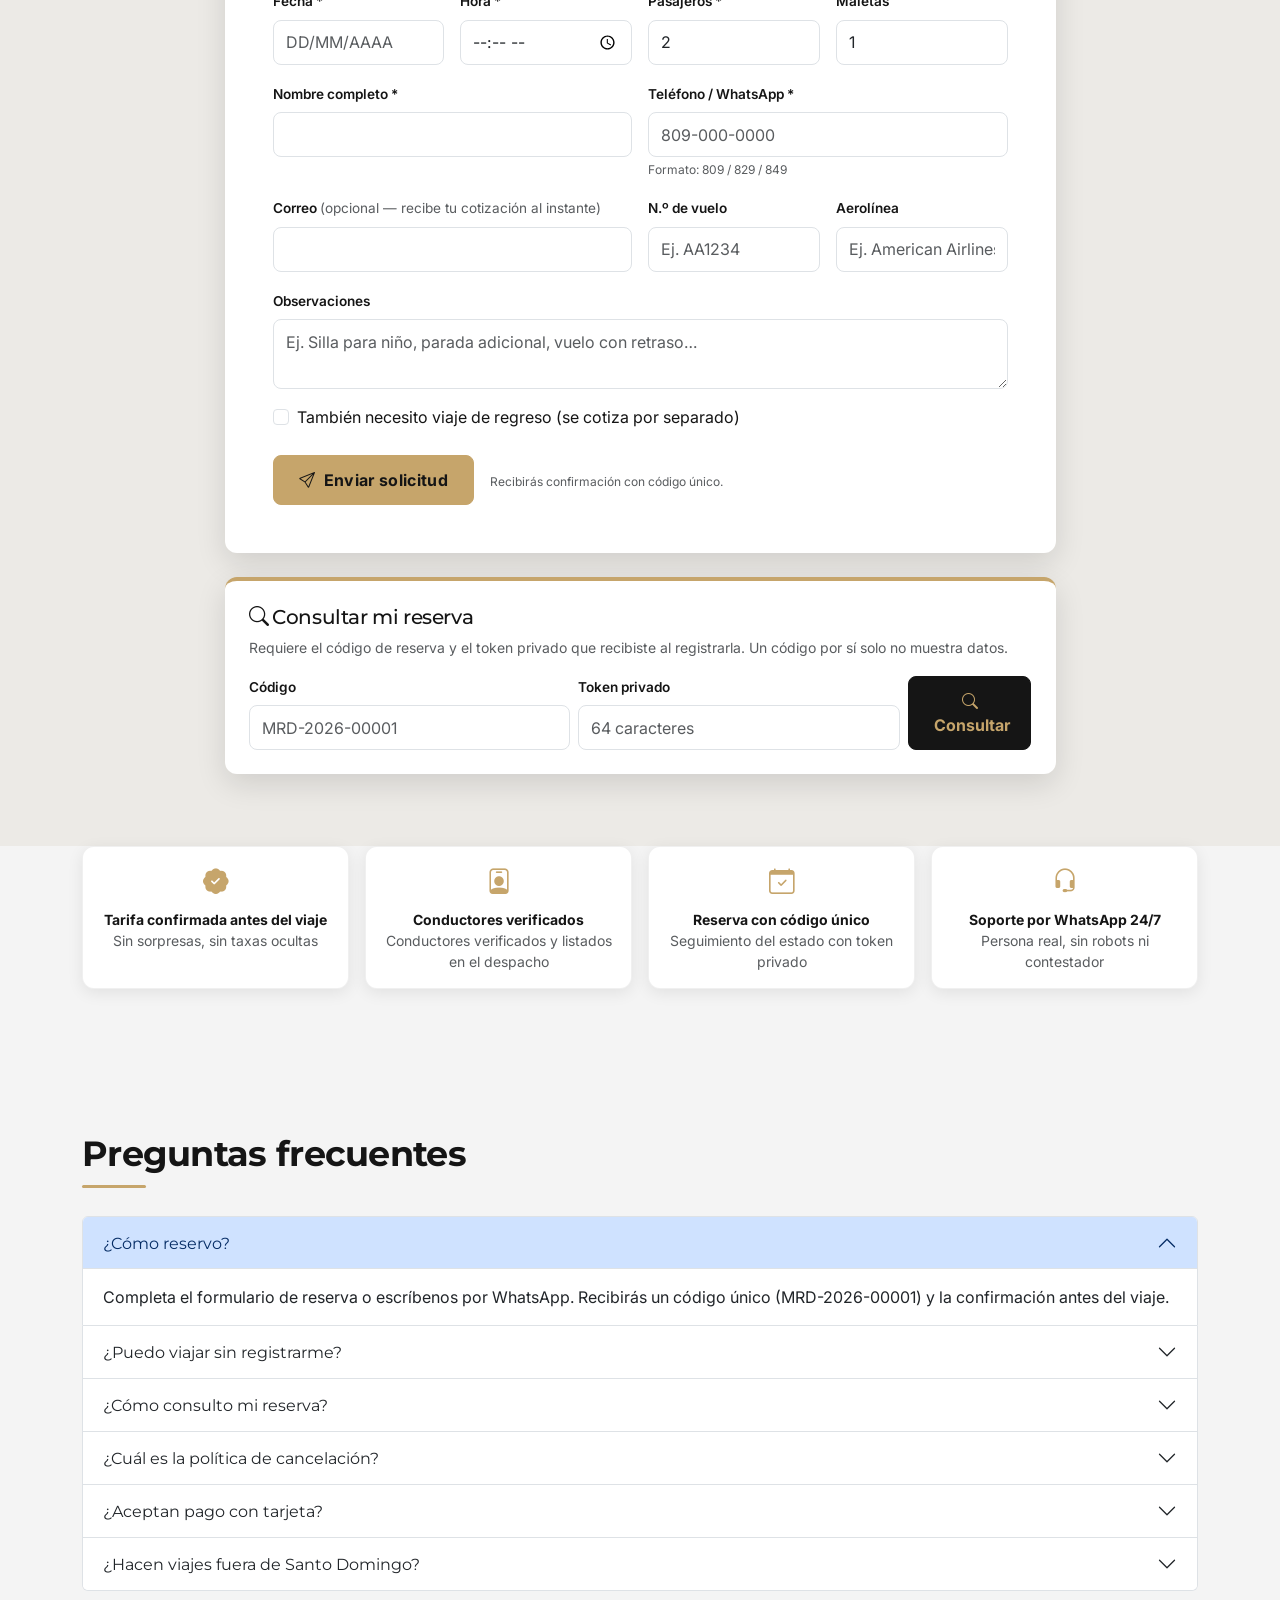
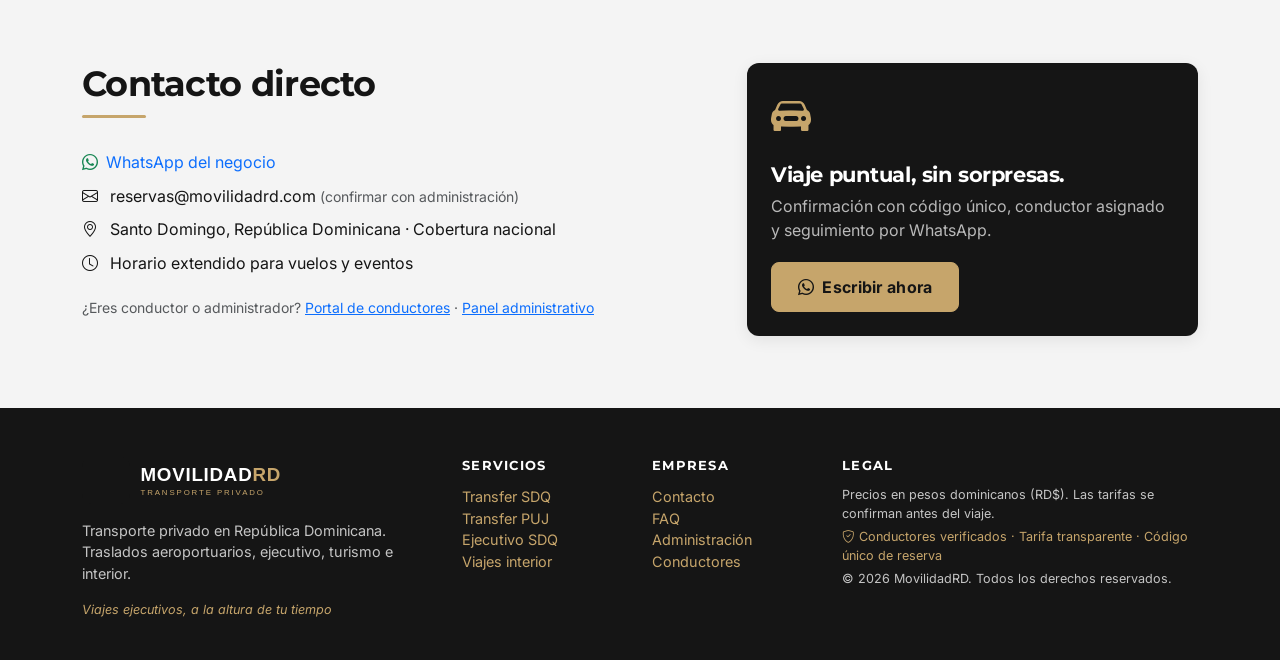
==== commit d634ab82: "Fotografia real de marca: hero, servicios, galeria destinos y heroes SEO (Unsplash)" ====
--- a/index.html
+++ b/index.html
@@ -2,7 +2,11 @@
 <html lang="es">
 <head>
 <meta charset="UTF-8">
-<meta name="viewport" content="width=device-width, initial-scale=1.0">
+<meta name="viewport" content="width=device-width, initial-scale=1.0, viewport-fit=cover">
+<meta name="mobile-web-app-capable" content="yes">
+<meta name="apple-mobile-web-app-capable" content="yes">
+<meta name="apple-mobile-web-app-status-bar-style" content="black-translucent">
+<meta name="apple-mobile-web-app-title" content="MovilidadRD">
 <meta name="description" content="MovilidadRD — Transporte privado en República Dominicana: traslados aeroportuarios, transporte ejecutivo, turístico, viajes al interior y servicios por horas. Reserva en línea.">
 <meta name="theme-color" content="#151515">
 <title>MovilidadRD — Transporte Privado en República Dominicana | Traslados Aeropuerto</title>
@@ -44,7 +48,7 @@
 
 <main id="inicio">
 <!-- ══════════ HERO ══════════ -->
-<header class="mrd-hero">
+<header class="mrd-hero mrd-hero--foto">
   <div class="container">
     <div class="row align-items-center g-5">
       <div class="col-lg-6">
@@ -109,6 +113,12 @@
   <div class="container">
     <h2 class="mrd-seccion-titulo">Destinos populares</h2>
     <p class="mrd-seccion-sub">Traslados frecuentes desde Santo Domingo y hacia los principales aeropuertos y polos turísticos.</p>
+    <div class="row g-3 mt-3">
+      <div class="col-6 col-md-3"><a class="mrd-galeria-item" href="servicios/transfer-aeropuerto-las-americas.html"><img src="assets/img/svc-aeropuerto.jpg" alt="Transfer al aeropuerto Las Américas SDQ" loading="lazy"><span>Transfer aeropuerto SDQ</span></a></div>
+      <div class="col-6 col-md-3"><a class="mrd-galeria-item" href="servicios/transfer-aeropuerto-puntacana.html"><img src="assets/img/svc-turismo.jpg" alt="Transfer al aeropuerto de Punta Cana" loading="lazy"><span>Transfer Punta Cana (PUJ)</span></a></div>
+      <div class="col-6 col-md-3"><a class="mrd-galeria-item" href="servicios/transporte-ejecutivo-santo-domingo.html"><img src="assets/img/svc-ejecutivo.jpg" alt="Transporte ejecutivo en Santo Domingo" loading="lazy"><span>Transporte ejecutivo</span></a></div>
+      <div class="col-6 col-md-3"><a class="mrd-galeria-item" href="servicios/viajes-interior-republica-dominicana.html"><img src="assets/img/svc-interior.jpg" alt="Viajes al interior de República Dominicana" loading="lazy"><span>Viajes al interior</span></a></div>
+    </div>
     <div class="d-flex flex-wrap gap-2 mt-3" id="chipsDestinos"></div>
   </div>
 </section>
@@ -321,6 +331,7 @@
 </main>
 
 <!-- ══════════ FOOTER ══════════ -->
+<!-- Fotografías de marca: Unsplash (licencia Unsplash — uso gratuito permitido) -->
 <footer class="mrd-footer">
   <div class="container">
     <div class="row g-4">
--- a/css/brand.css
+++ b/css/brand.css
@@ -372,3 +372,62 @@
 }
 .mrd-despacho-card:hover { transform: translateY(-2px); box-shadow: var(--mrd-sombra); }
 .mrd-despacho-card.seleccionada { border-color: var(--mrd-dorado); box-shadow: 0 0 0 2px var(--mrd-dorado); }
+
+/* ---------- Ajustes mobile-first adicionales ---------- */
+html { scroll-behavior: smooth; }
+.viewport-check { width: 100%; max-width: 100vw; overflow-x: hidden; }
+@supports (padding: max(0px)) {
+  .mrd-whatsapp-flotante { right: max(1rem, env(safe-area-inset-right)); bottom: max(1rem, env(safe-area-inset-bottom)); }
+  .mrd-offline-banner { padding-left: max(1rem, env(safe-area-inset-left)); padding-right: max(1rem, env(safe-area-inset-right)); }
+}
+.touch-objetivo { min-height: 48px; min-width: 48px; }
+@media (max-width: 576px) {
+  .mrd-hero { padding: 3rem 0 2.5rem; }
+  .mrd-hero h1 { font-size: 2rem; }
+  .mrd-seccion { padding: 2.75rem 0; }
+  .btn-mrd, .btn-mrd-outline, .btn-mrd-dark { padding: 0.8rem 1.2rem; font-size: .9rem; width: 100%; }
+  .d-flex.flex-wrap.gap-3 > .btn, .d-flex.flex-wrap.gap-3 > a { flex: 1 1 100%; }
+  .mrd-whatsapp-flotante { width: 56px; height: 56px; bottom: .9rem; right: .9rem; font-size: 1.5rem; }
+  .navbar-brand { font-size: .95rem; }
+  h1, h2, .mrd-seccion-titulo { font-size: 1.35rem; }
+  .form-control, .form-select { font-size: 16px; } /* evita zoom autom�tico en iOS */
+  .mrd-form { padding: 1rem !important; }
+}
+@media (max-width: 360px) {
+  body { font-size: .9rem; }
+  .mrd-kpi .kpi-valor { font-size: 1.15rem; }
+}
+@media (prefers-reduced-motion: reduce) { .mrd-hero-card, .mrd-card, .mrd-despacho-card { transition: none; } }
+
+/* ---------- Fotograf�a de marca (Unsplash, licencia libre) ---------- */
+.mrd-hero--foto {
+  background-image:
+    linear-gradient(100deg, rgba(21,21,21,0.95) 0%, rgba(21,21,21,0.86) 52%, rgba(21,21,21,0.62) 100%),
+    url('../assets/img/hero-sedan.jpg');
+  background-size: cover;
+  background-position: center 58%;
+}
+.mrd-card { overflow: hidden; }
+.mrd-card-img {
+  display: block; width: calc(100% + 2px); margin: -1px -1px 0;
+  aspect-ratio: 16 / 10; object-fit: cover;
+  border-radius: var(--mrd-radio) var(--mrd-radio) 0 0;
+  filter: saturate(0.94) contrast(1.02);
+  transition: transform 0.45s ease;
+}
+.mrd-card:hover .mrd-card-img { transform: scale(1.05); }
+.mrd-galeria-item {
+  position: relative; display: block; border-radius: var(--mrd-radio);
+  overflow: hidden; box-shadow: var(--mrd-sombra-suave);
+}
+.mrd-galeria-item img {
+  display: block; width: 100%; aspect-ratio: 4 / 3; object-fit: cover;
+  transition: transform 0.45s ease;
+}
+.mrd-galeria-item:hover img { transform: scale(1.05); }
+.mrd-galeria-item span {
+  position: absolute; left: 0; right: 0; bottom: 0;
+  padding: 2rem 0.9rem 0.7rem; color: #fff; font-size: 0.85rem; font-weight: 600;
+  background: linear-gradient(transparent, rgba(21,21,21,0.88));
+}
+@media (max-width: 576px) { .mrd-card-img { aspect-ratio: 16 / 9; } }
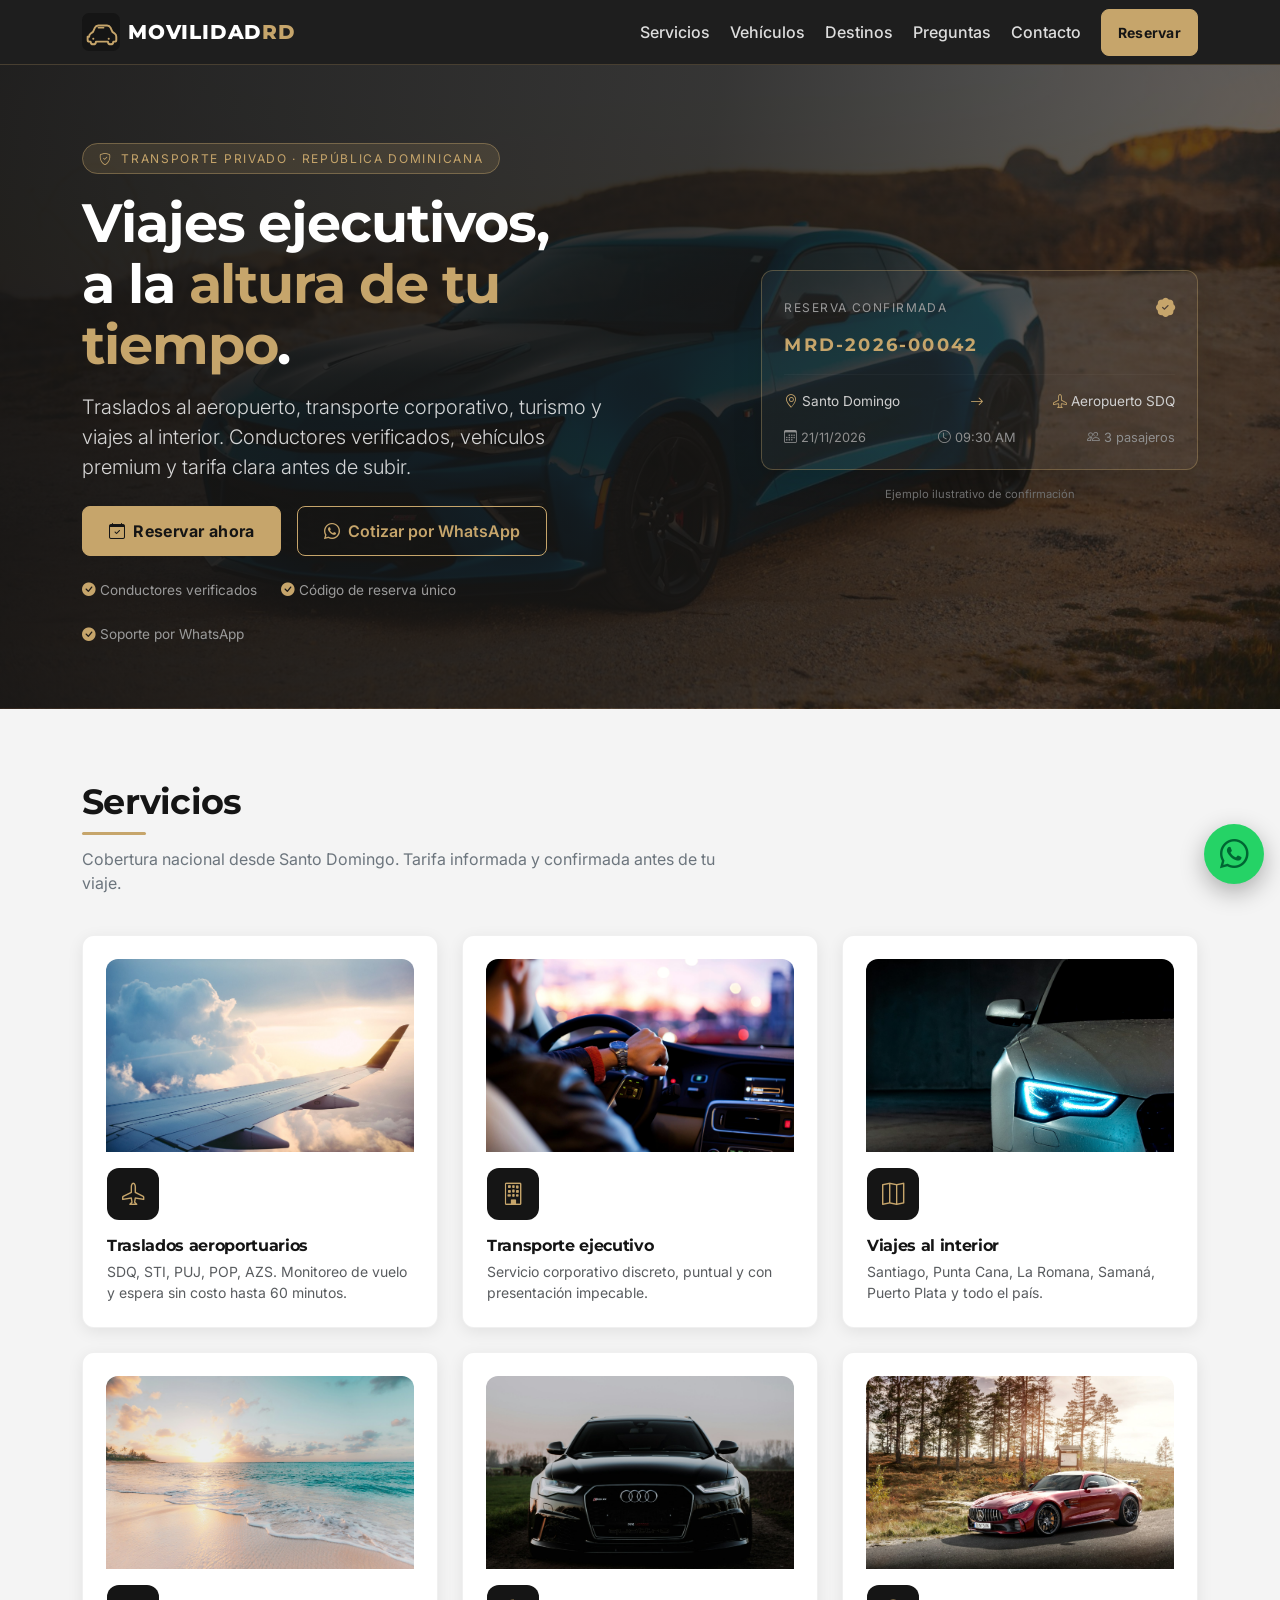
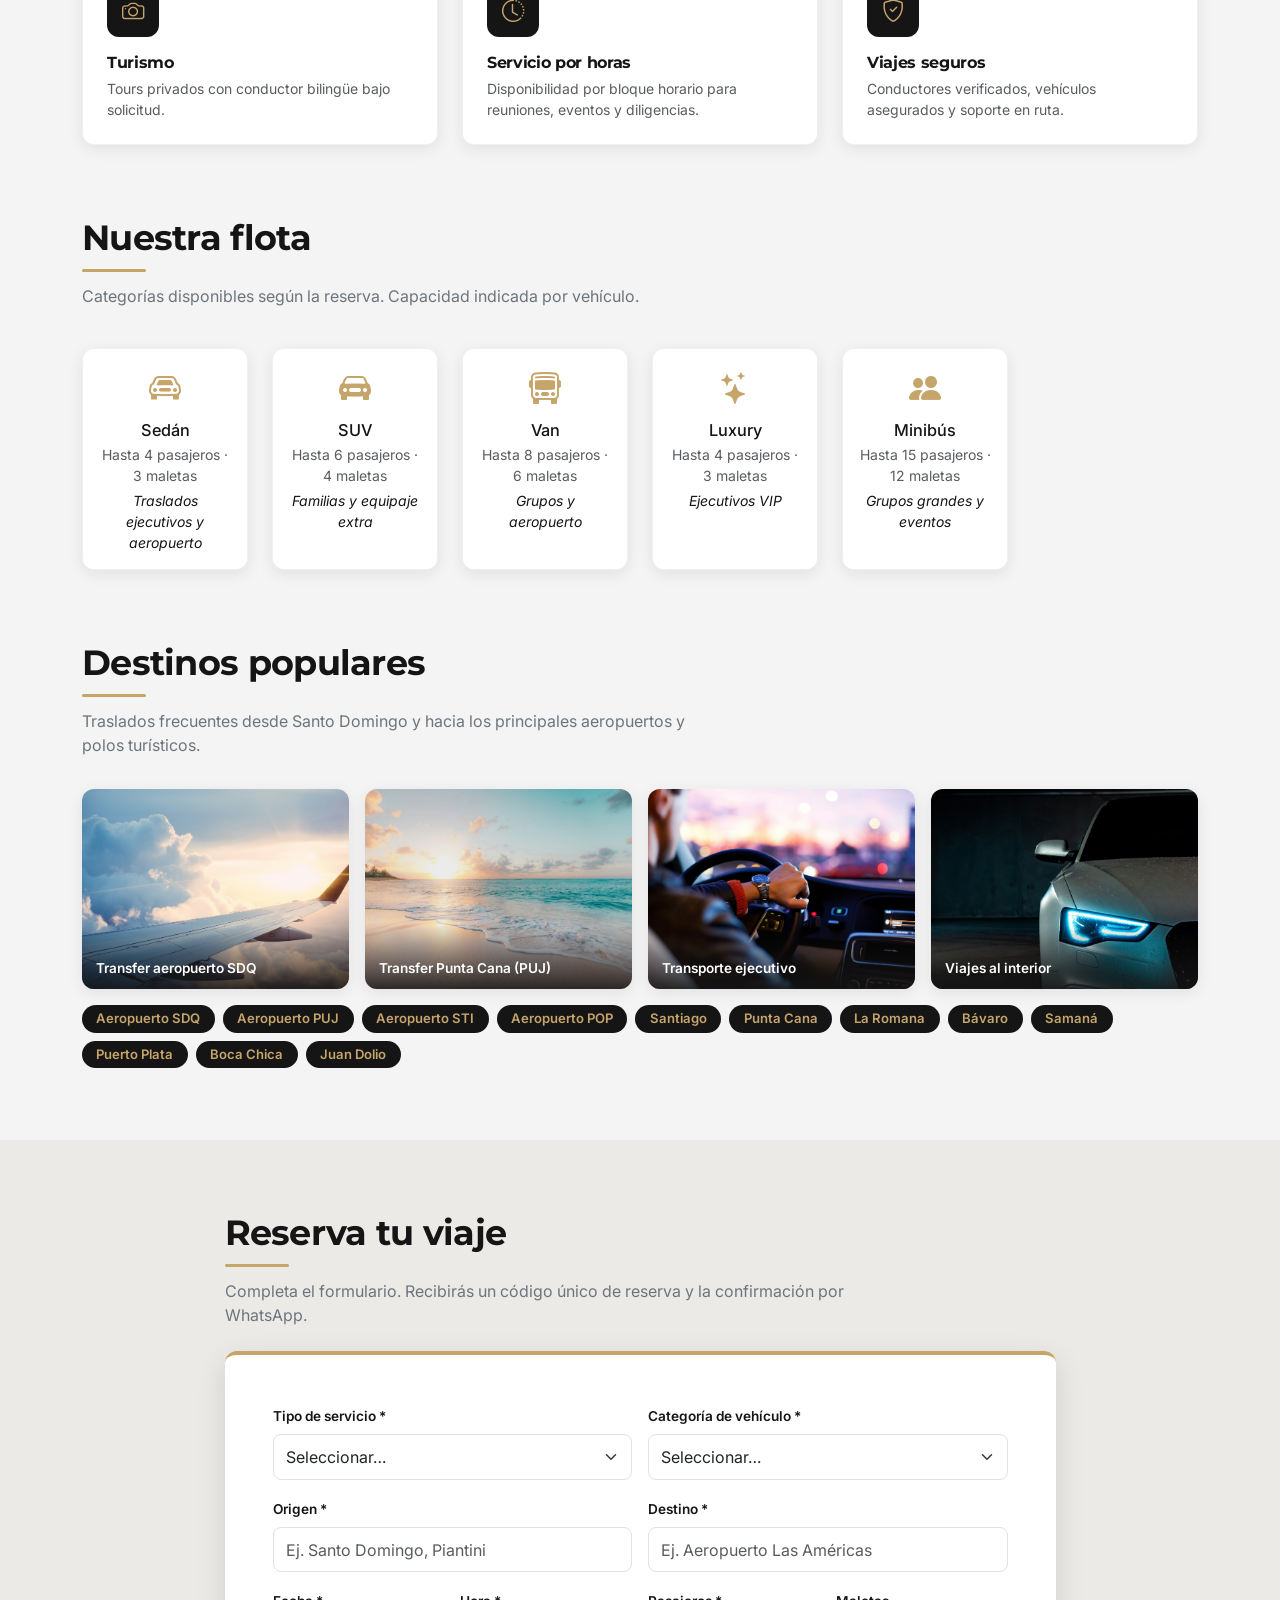
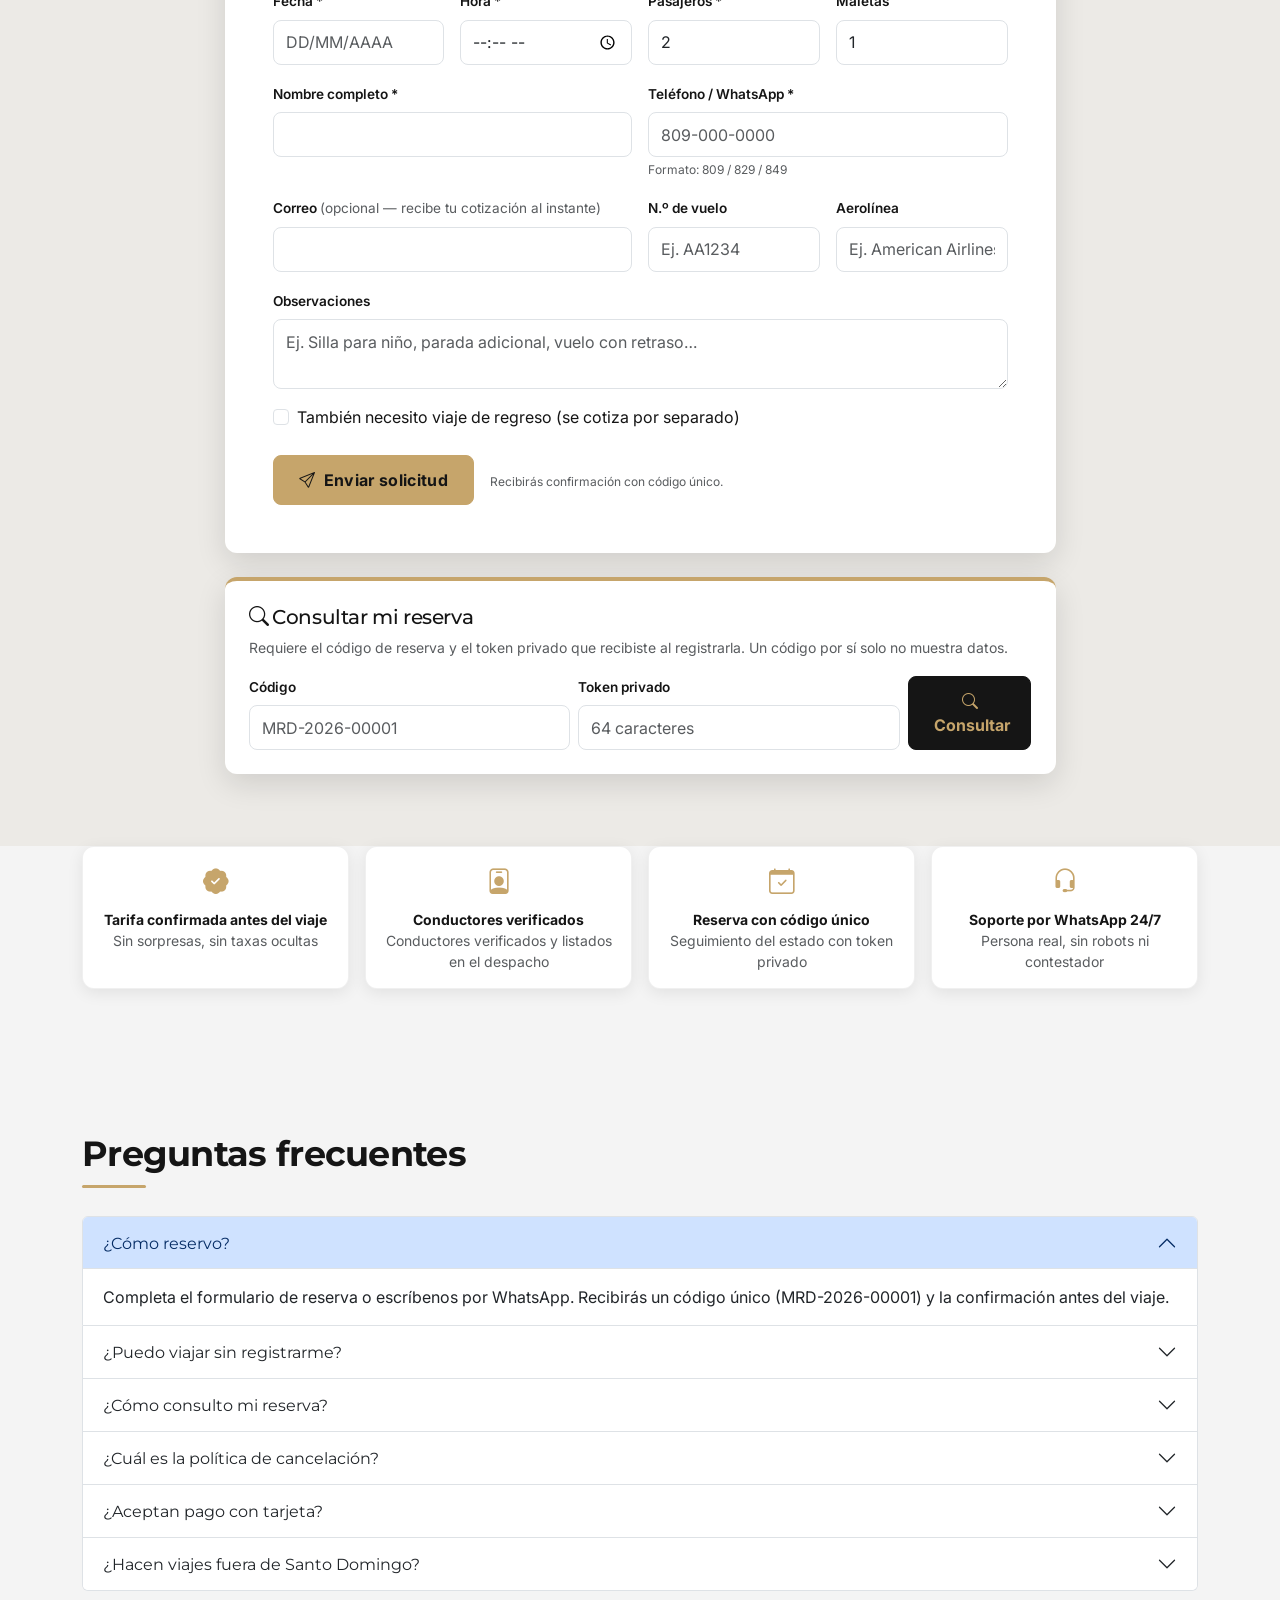
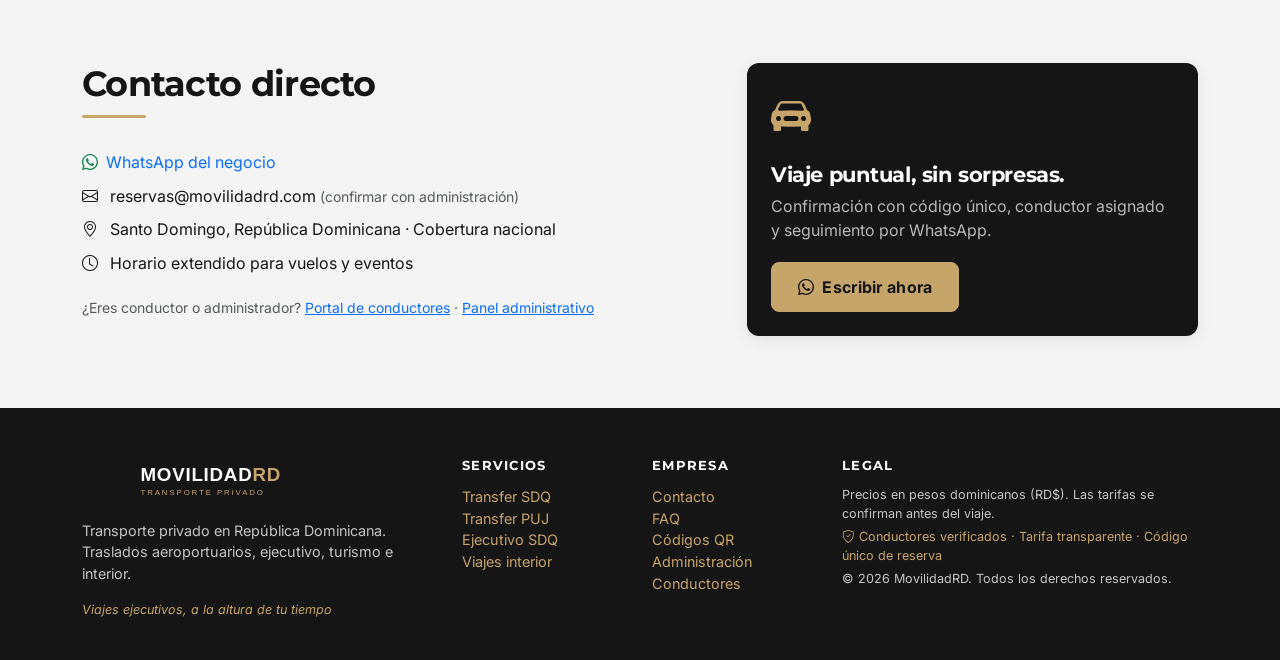
==== commit ad875d35: "QR imprimible: 3 codigos (reservar/WhatsApp/sito) + pagina qr.html" ====
--- a/index.html
+++ b/index.html
@@ -346,7 +346,7 @@
       </div>
       <div class="col-6 col-md-2">
         <div class="mrd-foot-title">Empresa</div>
-        <ul class="list-unstyled"><li><a href="#contacto">Contacto</a></li><li><a href="#faq">FAQ</a></li><li><a href="admin.html">Administración</a></li><li><a href="conductor.html">Conductores</a></li></ul>
+        <ul class="list-unstyled"><li><a href="#contacto">Contacto</a></li><li><a href="#faq">FAQ</a></li><li><a href="qr.html">Códigos QR</a></li><li><a href="admin.html">Administración</a></li><li><a href="conductor.html">Conductores</a></li></ul>
       </div>
       <div class="col-md-4">
         <div class="mrd-foot-title">Legal</div>
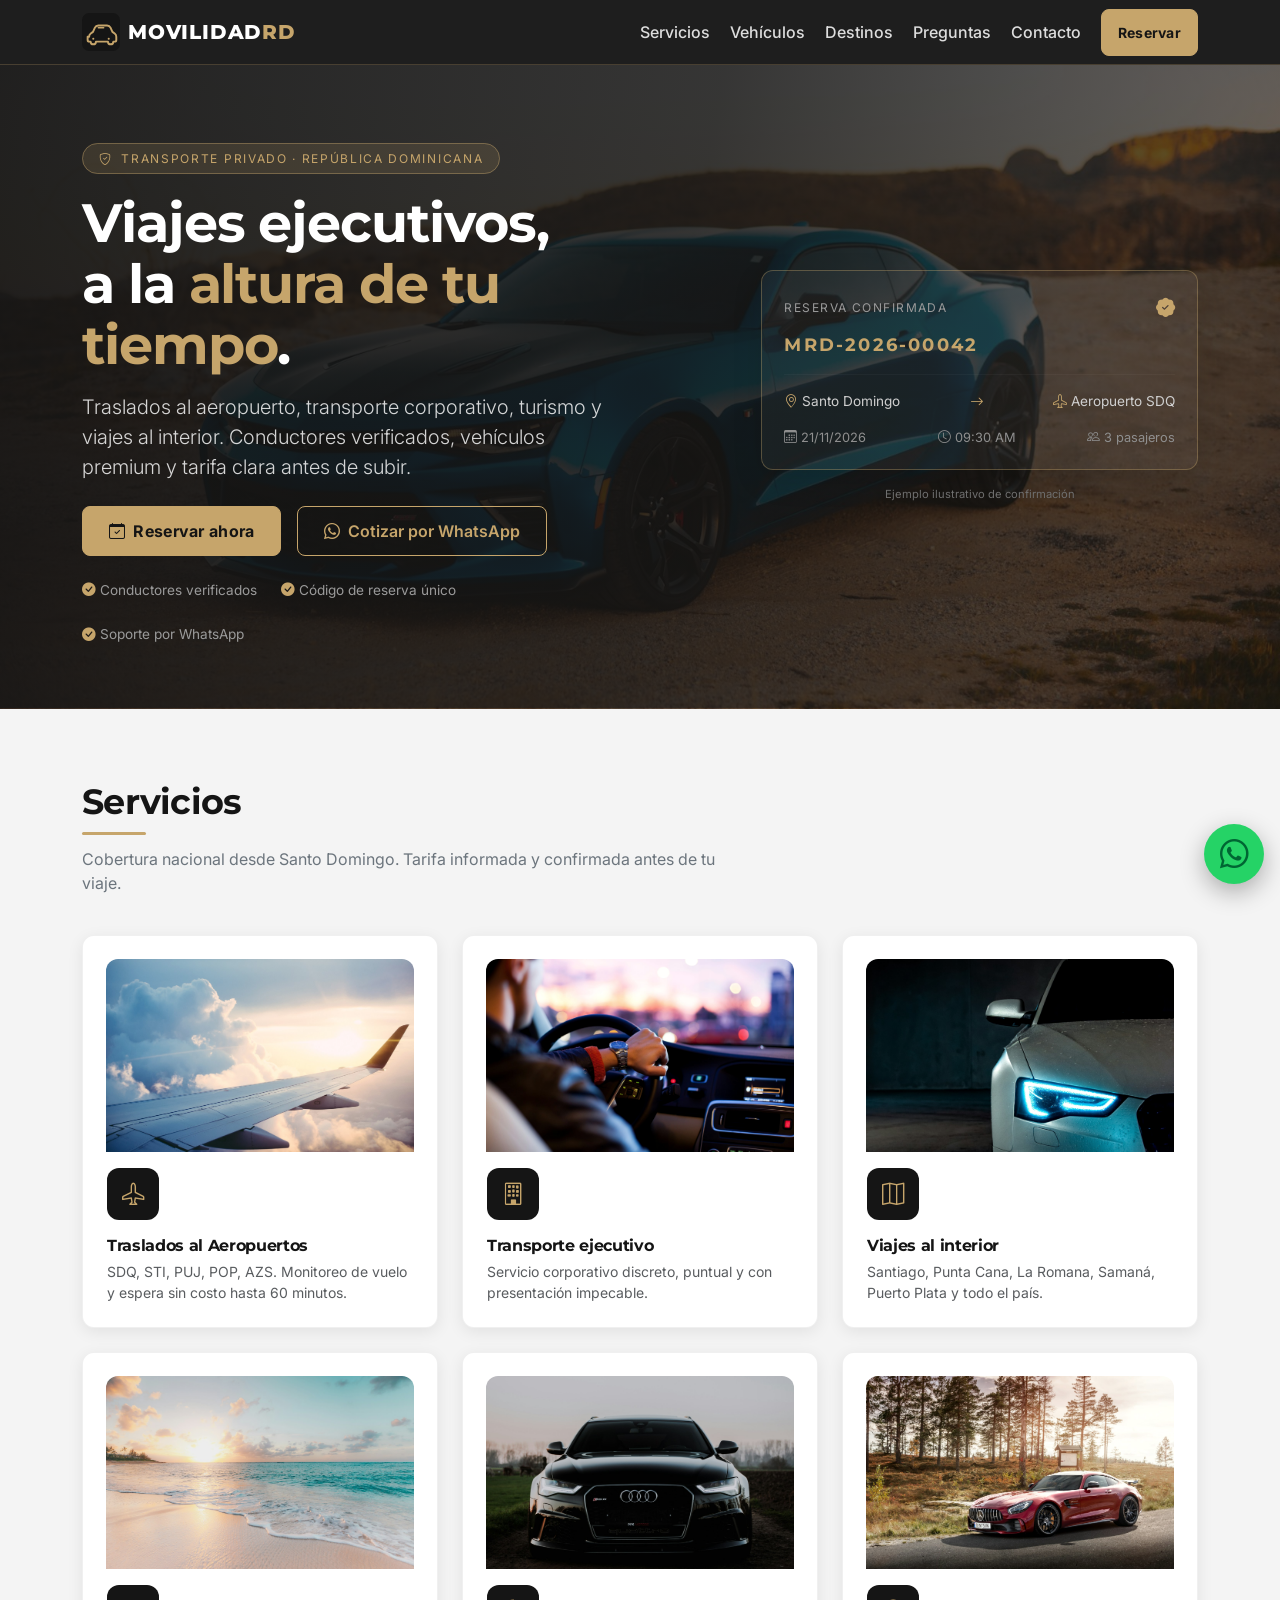
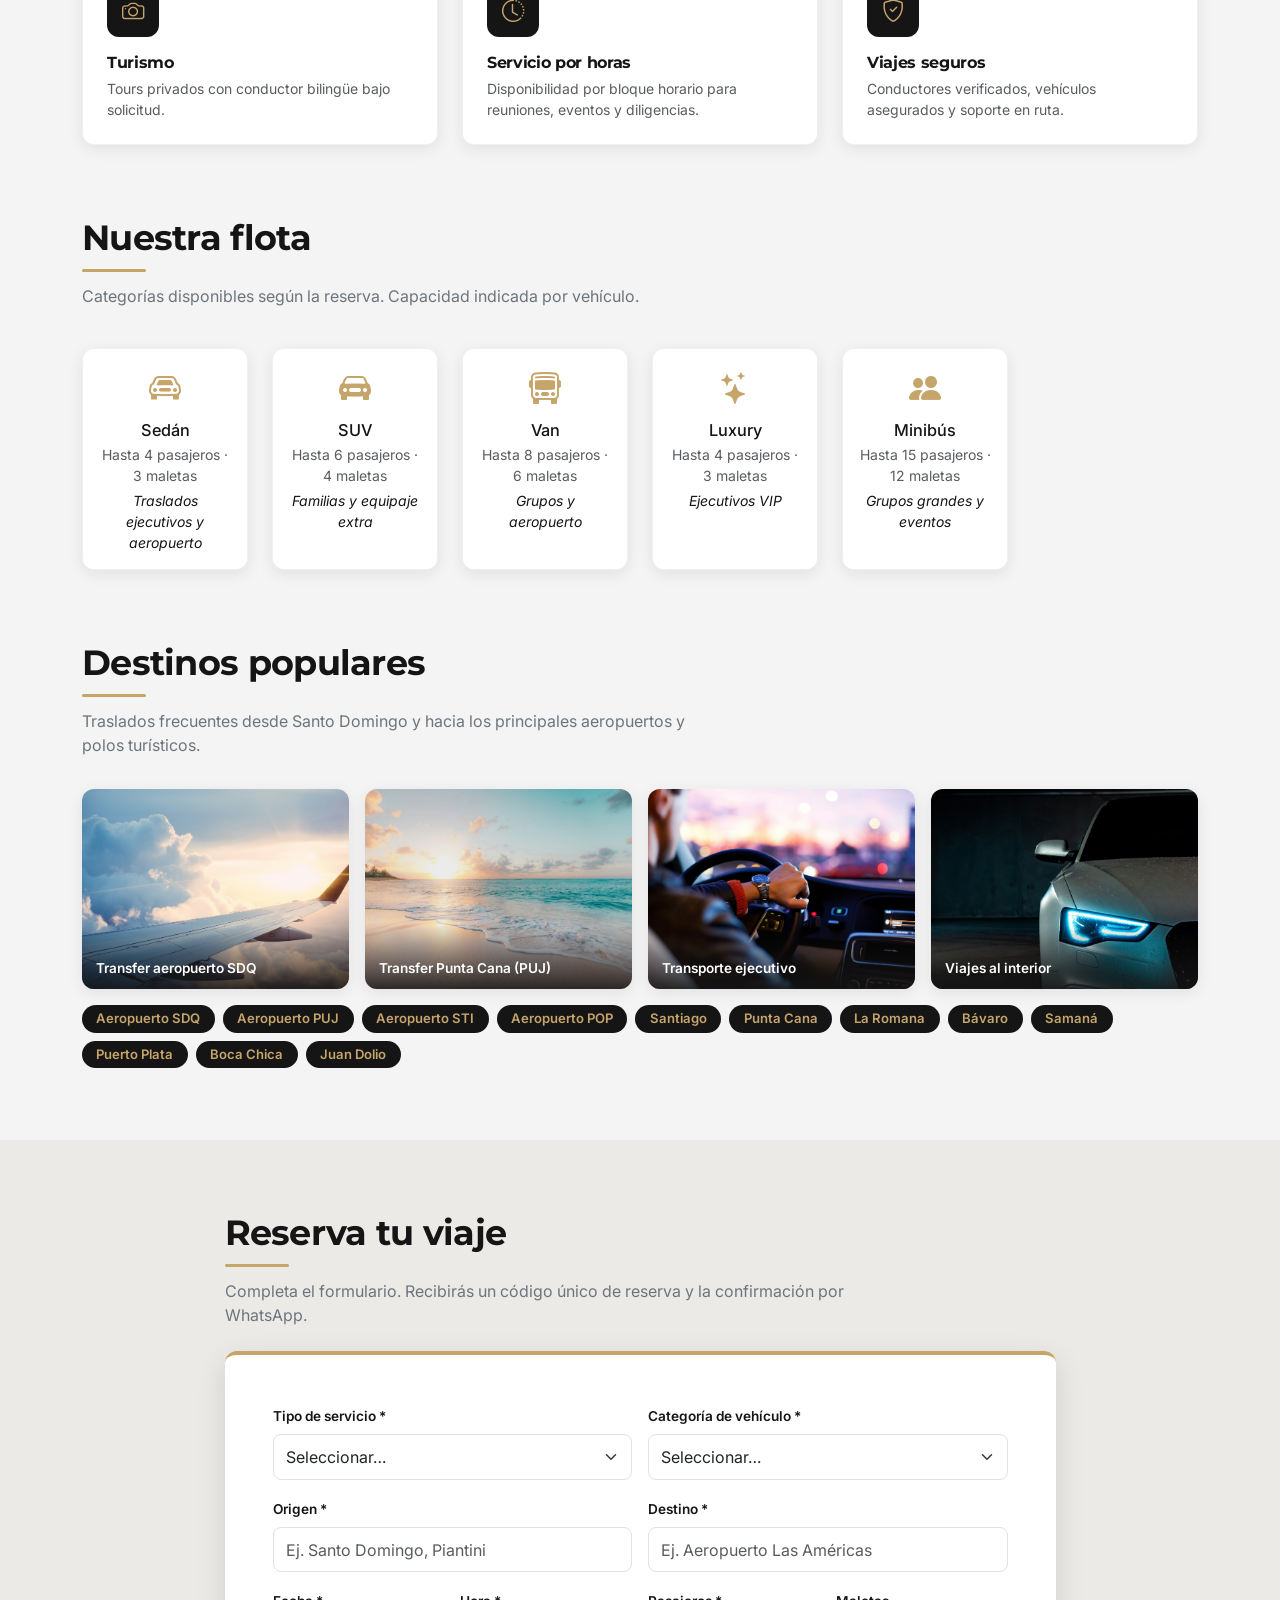
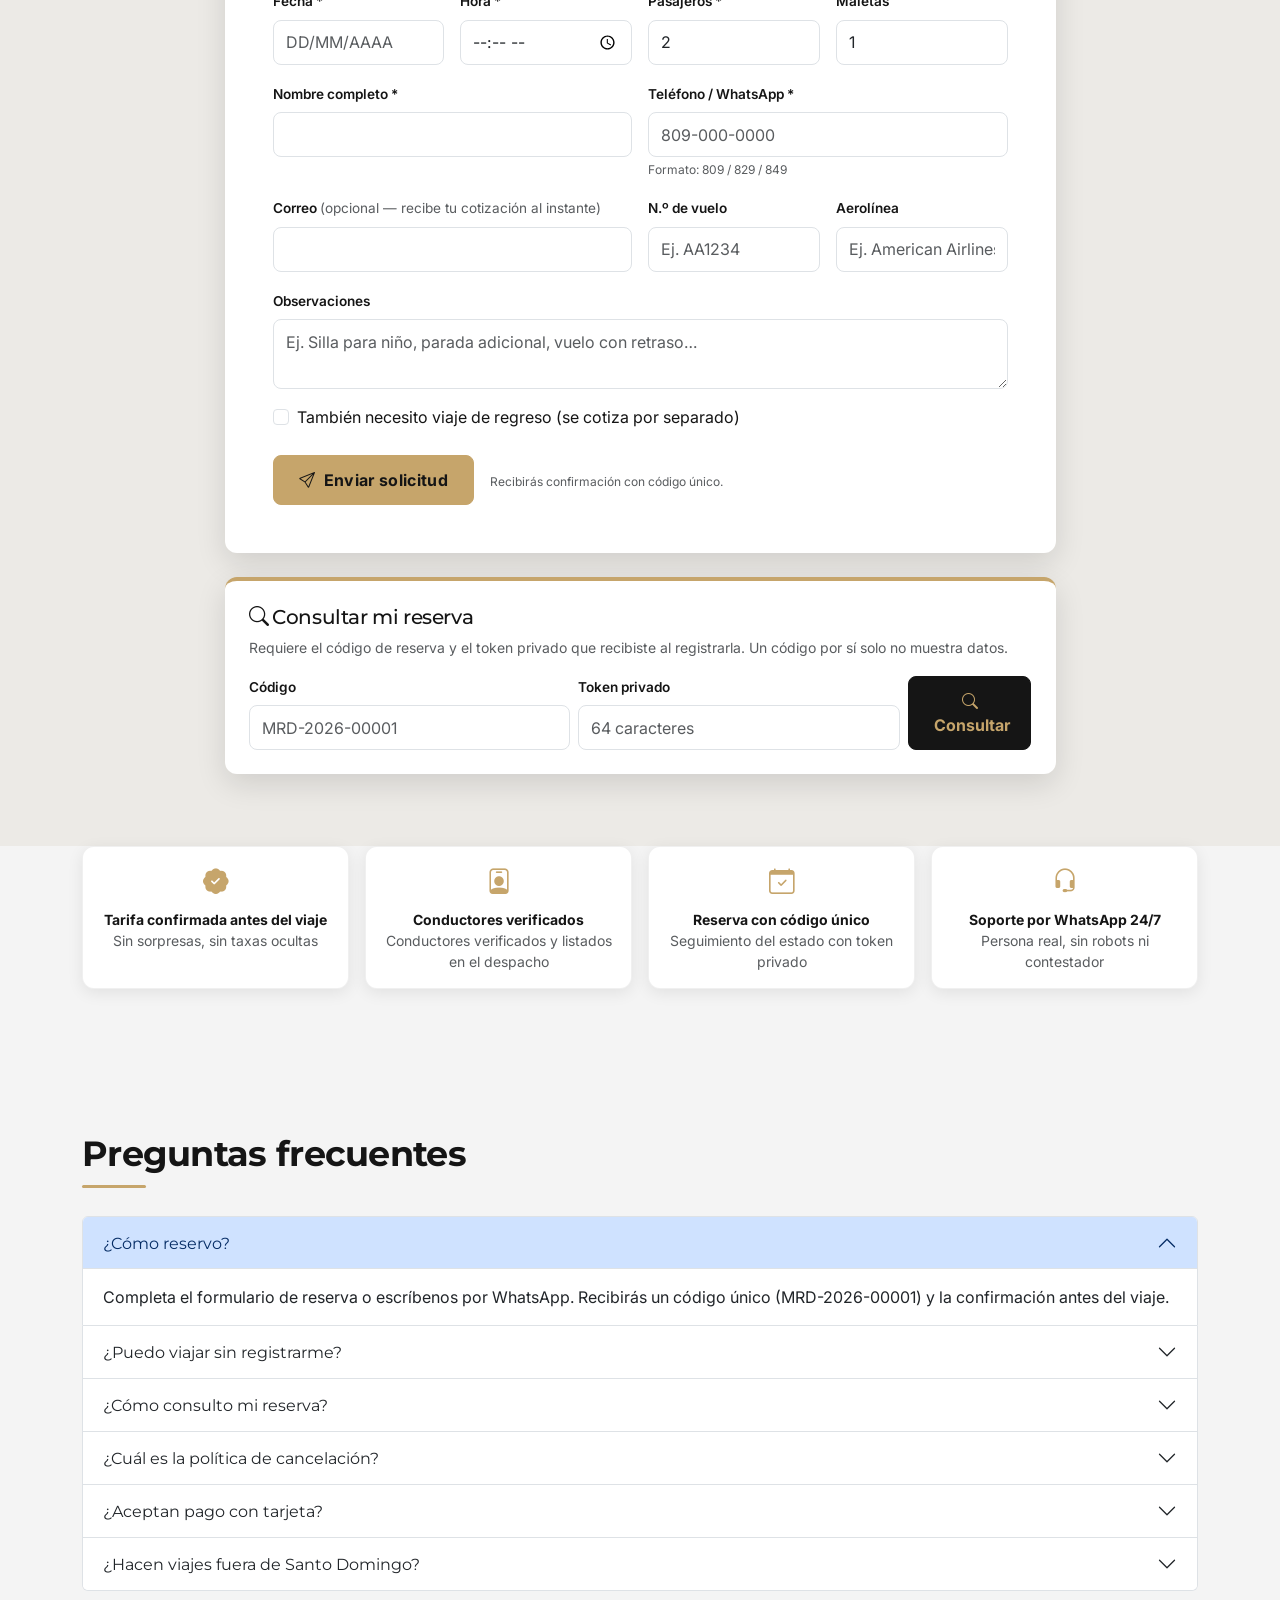
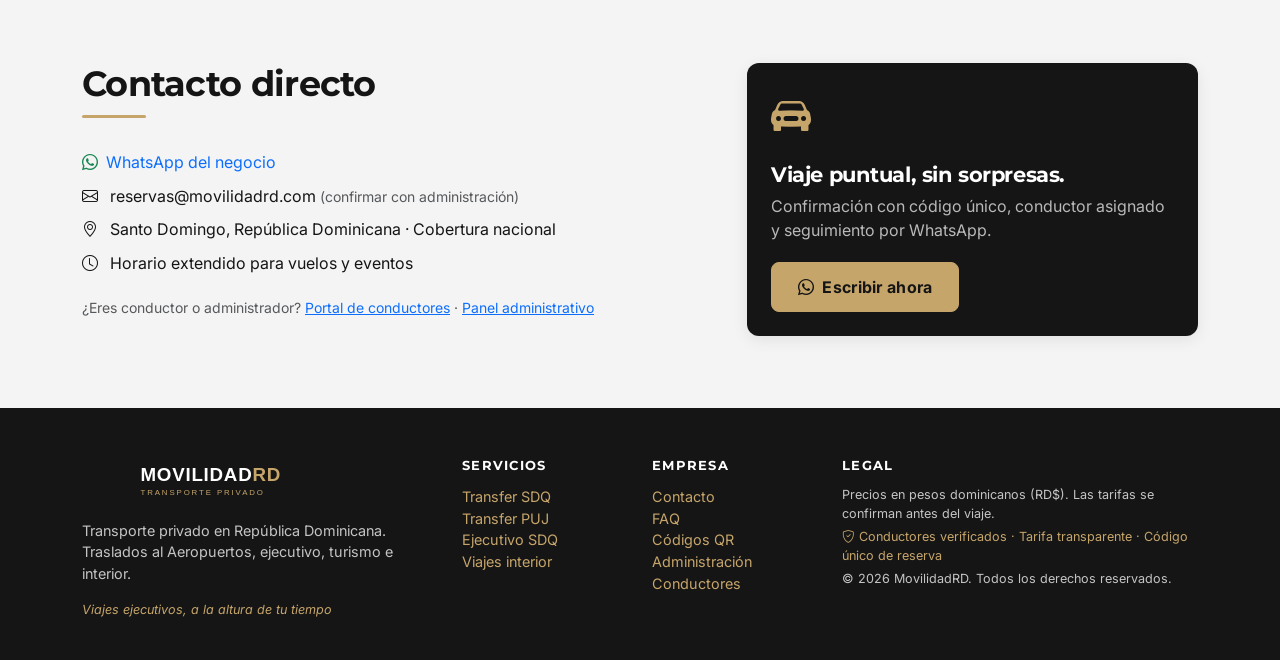
==== commit ed87db6f: "Texto visible: 'Traslados aeroportuarios' -> 'Traslados al Aeropuertos' (footer, tarjeta de servicio" ====
--- a/index.html
+++ b/index.html
@@ -7,7 +7,7 @@
 <meta name="apple-mobile-web-app-capable" content="yes">
 <meta name="apple-mobile-web-app-status-bar-style" content="black-translucent">
 <meta name="apple-mobile-web-app-title" content="MovilidadRD">
-<meta name="description" content="MovilidadRD — Transporte privado en República Dominicana: traslados aeroportuarios, transporte ejecutivo, turístico, viajes al interior y servicios por horas. Reserva en línea.">
+<meta name="description" content="MovilidadRD — Transporte privado en República Dominicana: Traslados al Aeropuertos, transporte ejecutivo, turístico, viajes al interior y servicios por horas. Reserva en línea.">
 <meta name="theme-color" content="#151515">
 <title>MovilidadRD — Transporte Privado en República Dominicana | Traslados Aeropuerto</title>
 <link rel="icon" type="image/svg+xml" href="assets/icons/icon.svg">
@@ -145,6 +145,10 @@
                 <option value="LOCAL">Viaje local</option>
               </select>
             </div>
+            <div class="col-md-6 d-none" id="campoHoras">
+              <label class="form-label" for="horas">Horas requeridas * <span class="text-muted small">(define la cotización)</span></label>
+              <input class="form-control" id="horas" type="number" min="1" max="12" step="1" value="4" inputmode="numeric">
+            </div>
             <div class="col-md-6">
               <label class="form-label" for="categoria">Categoría de vehículo *</label>
               <select class="form-select" id="categoria" required>
@@ -337,7 +341,7 @@
     <div class="row g-4">
       <div class="col-md-4">
         <img src="assets/icons/logo-horizontal.svg" alt="MovilidadRD" height="48" class="mb-2">
-        <p class="mt-2">Transporte privado en República Dominicana. Traslados aeroportuarios, ejecutivo, turismo e interior.</p>
+        <p class="mt-2">Transporte privado en República Dominicana. Traslados al Aeropuertos, ejecutivo, turismo e interior.</p>
         <p class="small mt-3" style="color:#C6A56B; font-style:italic;">Viajes ejecutivos, a la altura de tu tiempo</p>
       </div>
       <div class="col-6 col-md-2">
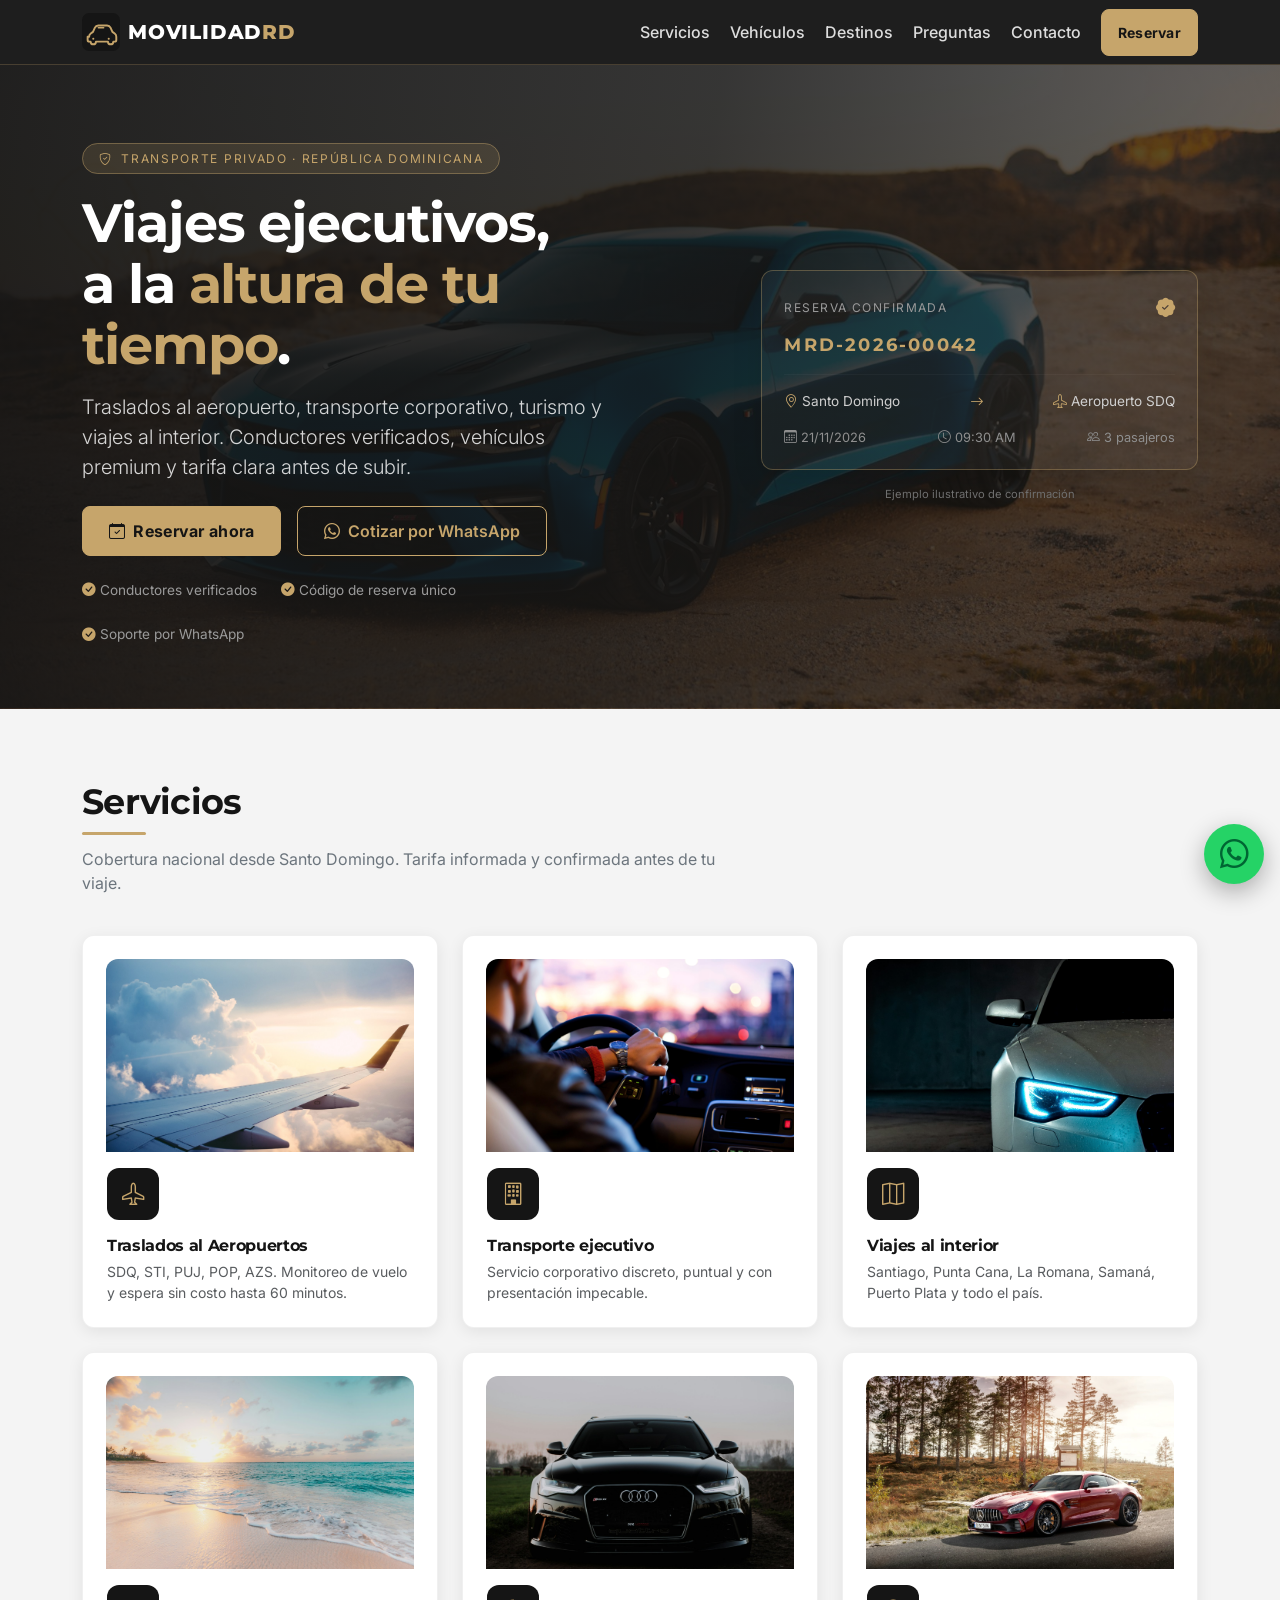
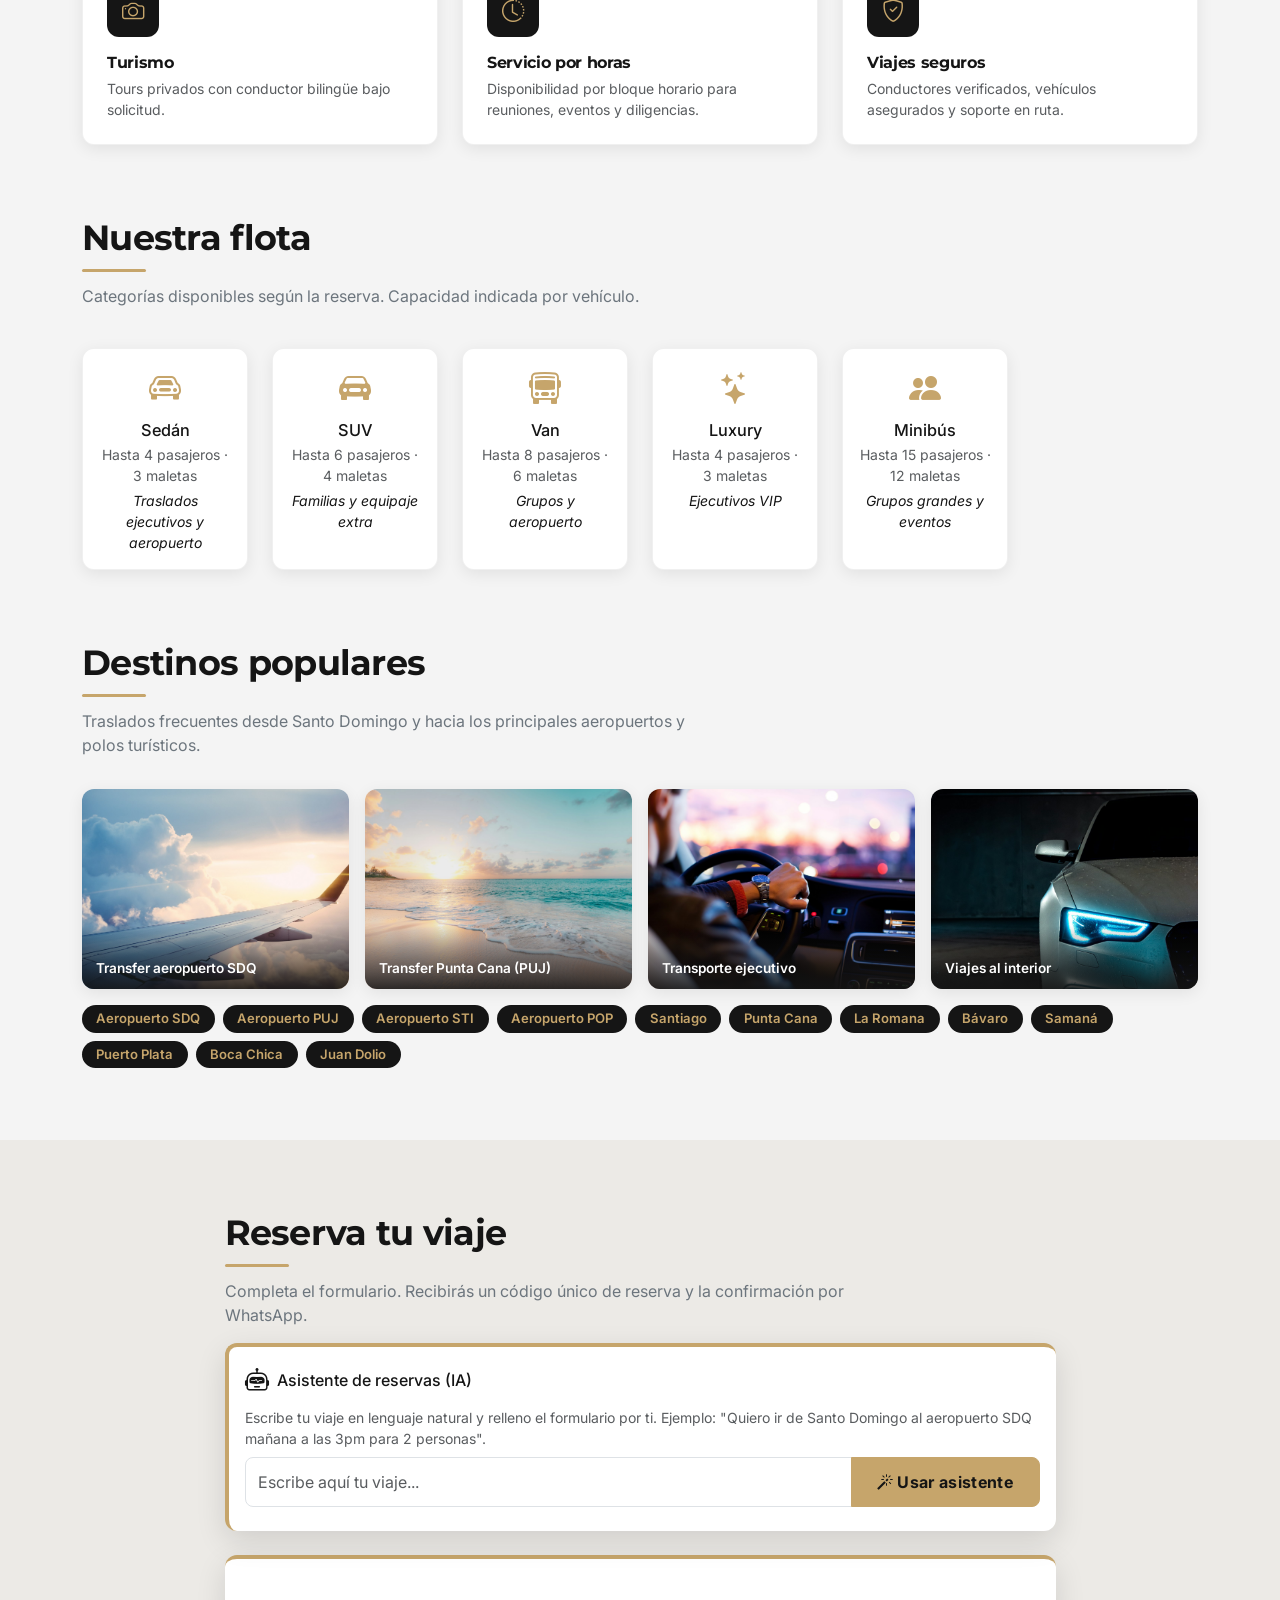
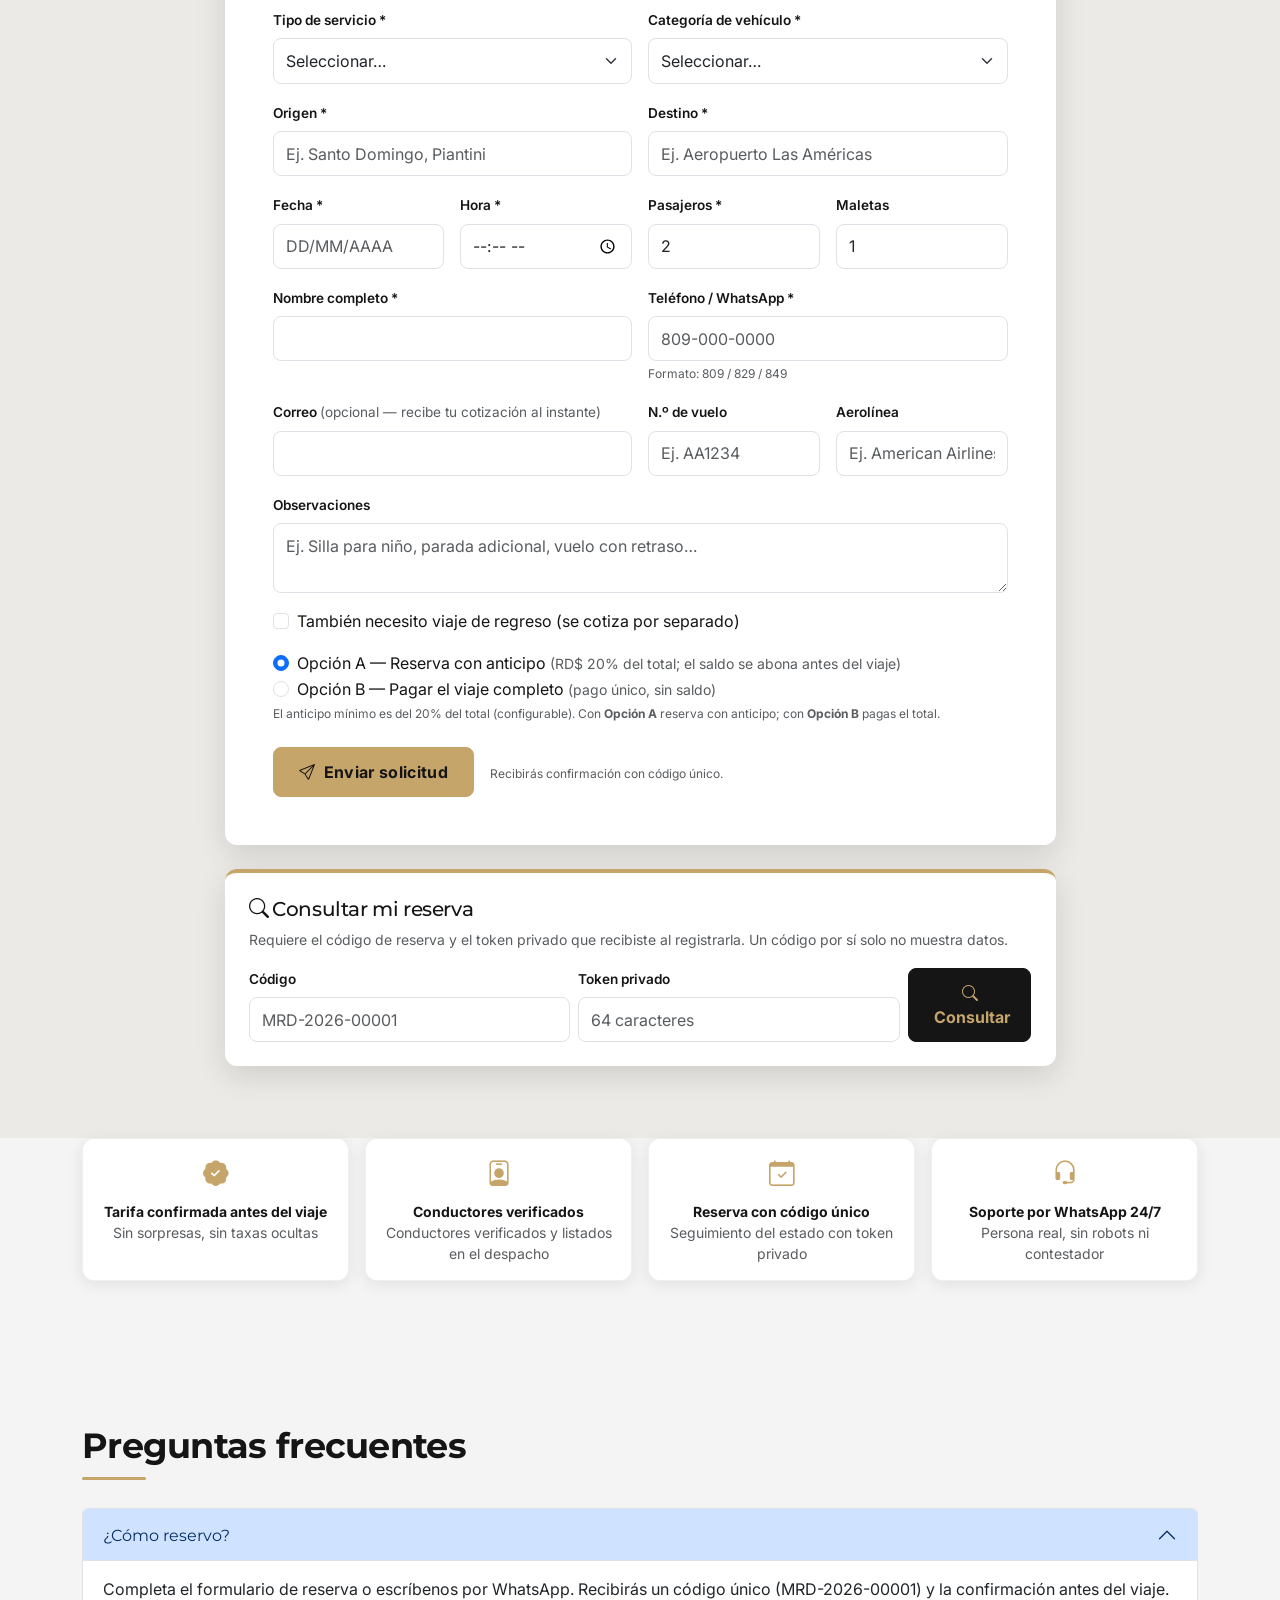
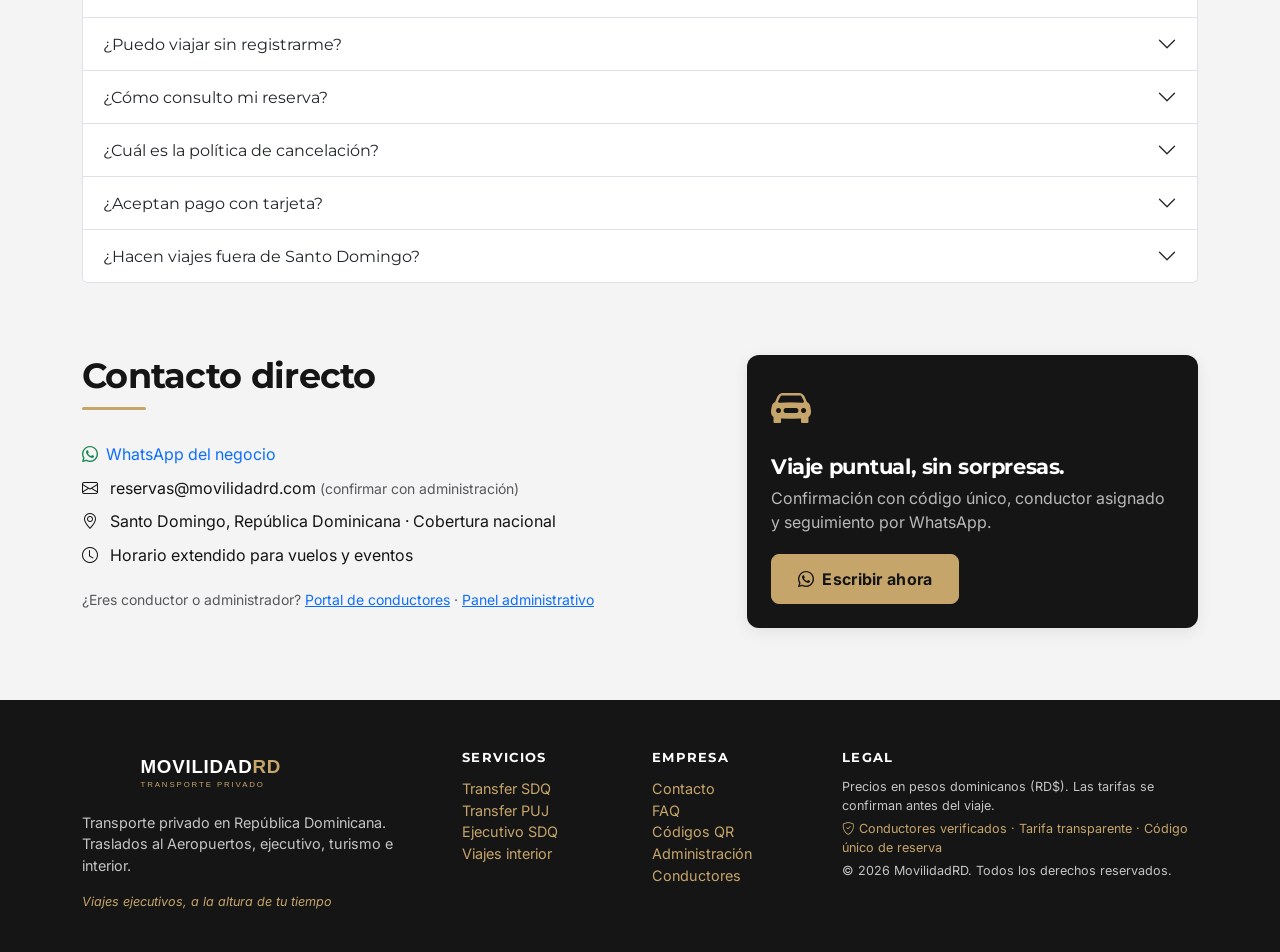
==== commit 4b8fc7ff: "Fases 2-6 frontend: pagos, OTP, conciliacion, antifraude, fidelizacion + despacho con validacion en " ====
--- a/index.html
+++ b/index.html
@@ -131,6 +131,26 @@
         <h2 class="mrd-seccion-titulo">Reserva tu viaje</h2>
         <p class="mrd-seccion-sub">Completa el formulario. Recibirás un código único de reserva y la confirmación por WhatsApp.</p>
 
+        <!-- Asistente de reservas con IA -->
+        <div class="row g-3 mb-4">
+          <div class="col-12">
+            <div class="mrd-form p-3" style="background:#fff; border-left:4px solid var(--mrd-dorado);">
+              <div class="d-flex align-items-center gap-2 mb-2">
+                <i class="bi bi-robot" style="font-size:1.5rem; color:var(--mrd-carbon);"></i>
+                <h6 class="mb-0">Asistente de reservas (IA)</h6>
+              </div>
+              <p class="small text-muted mb-2">Escribe tu viaje en lenguaje natural y relleno el formulario por ti. Ejemplo: "Quiero ir de Santo Domingo al aeropuerto SDQ mañana a las 3pm para 2 personas".</p>
+              <div class="input-group">
+                <input class="form-control" id="iaMensaje" type="text" placeholder="Escribe aquí tu viaje...">
+                <button class="btn btn-mrd" id="btnUsarIA" type="button"><i class="bi bi-magic me-1"></i>Usar asistente</button>
+              </div>
+              <div class="mt-2">
+                <div class="small text-success" id="iaMensajeRespuesta" style="display:none;"></div>
+              </div>
+            </div>
+          </div>
+        </div>
+
         <form class="mrd-form p-4 p-md-5 mt-4" id="formReserva" novalidate>
           <div class="row g-3">
             <div class="col-md-6">
@@ -215,6 +235,17 @@
                 <label class="form-check-label" for="viajeRegreso">También necesito viaje de regreso (se cotiza por separado)</label>
               </div>
             </div>
+            <div class="col-12">
+              <div class="form-check">
+                <input class="form-check-input" type="radio" name="opcionPago" id="opcionPagoAnticipo" value="ANTICIPO" checked required>
+                <label class="form-check-label" for="opcionPagoAnticipo">Opción A — Reserva con anticipo <span class="text-muted small">(RD$ 20% del total; el saldo se abona antes del viaje)</span></label>
+              </div>
+              <div class="form-check">
+                <input class="form-check-input" type="radio" name="opcionPago" id="opcionPagoTotal" value="TOTAL" required>
+                <label class="form-check-label" for="opcionPagoTotal">Opción B — Pagar el viaje completo <span class="text-muted small">(pago único, sin saldo)</span></label>
+              </div>
+              <div class="form-text">El anticipo mínimo es del 20% del total (configurable). Con <strong>Opción A</strong> reserva con anticipo; con <strong>Opción B</strong> pagas el total.</div>
+            </div>
             <!-- Honeypot anti-bot: invisible para humanos, requerido vacío por el servidor -->
             <input type="text" id="sitioWeb" name="sitioWeb" tabindex="-1" autocomplete="off" aria-hidden="true" style="position:absolute;left:-9999px;height:0;width:0;opacity:0">
           </div>
@@ -253,6 +284,51 @@
               <div class="d-flex gap-2 mt-1">
                 <code class="flex-grow-1 p-2 rounded" style="background:#151515; color:#C6A56B; word-break:break-all; font-size:.75rem;" id="confToken">—</code>
                 <button class="btn btn-outline-secondary btn-sm" id="btnCopiarToken" type="button" title="Copiar token"><i class="bi bi-clipboard"></i></button>
+              </div>
+            </div>
+          </div>
+          <!-- Panel de pago (PENDIENTE_PAGO): montos, opción elegida e instrucciones -->
+          <div class="row g-3 d-none" id="bloquePago">
+            <div class="col-12">
+              <div class="d-flex align-items-center gap-2 mb-2">
+                <i class="bi bi-credit-card" style="font-size:1.8rem; color:var(--mrd-dorado);"></i>
+                <h3 class="h5 mb-0">Pago de tu reserva</h3>
+              </div>
+              <p class="small text-muted mb-3">Estado de la reserva: <span class="mrd-badge mrd-badge-pendiente" id="pagoEstadoReserva">PENDIENTE_PAGO</span></p>
+              <div class="row g-3">
+                <div class="col-md-6">
+                  <div class="small text-muted">Precio del viaje</div>
+                  <div class="fw-bold" style="font-size:1.15rem;" id="pagoTotal">—</div>
+                </div>
+                <div class="col-6">
+                  <div class="small text-muted">Saldo pendiente</div>
+                  <div class="fw-bold" style="font-size:1.15rem;" id="pagoSaldo">—</div>
+                </div>
+              </div>
+
+              <div class="col-12 d-none" id="bloqueOpcionAnticipo">
+                <div class="mrd-form p-3" style="background:var(--mrd-gris-claro);">
+                  <div class="small text-muted">Opción A — Reserva con anticipo</div>
+                  <div class="fw-bold" id="pagoAnticipo">—</div>
+                  <div class="small text-muted mt-1">El anticipo mínimo se descuenta del total y el saldo queda pendiente.</div>
+                </div>
+              </div>
+              <div class="col-12 d-none" id="bloqueOpcionTotal">
+                <div class="mrd-form p-3" style="background:var(--mrd-gris-claro);">
+                  <div class="small text-muted">Opción B — Pago total</div>
+                  <div class="fw-bold" id="pagoTotalCompleto">—</div>
+                  <div class="small text-muted mt-1">Paga el total de la reserva en una sola transferencia.</div>
+                </div>
+              </div>
+
+              <div class="col-12 mt-3">
+                <div class="small text-muted mb-1">Instrucciones de pago</div>
+                <div class="small" id="pagoInstrucciones">—</div>
+              </div>
+
+              <div class="col-12 d-flex flex-wrap gap-2">
+                <button class="btn btn-mrd" id="btnPagarAnticipo" type="button" disabled><i class="bi bi-credit-card me-1"></i> Pagar anticipo y reservar</button>
+                <button class="btn btn-mrd-outline" id="btnPagarTotal" type="button" disabled><i class="bi bi-cash-coin me-1"></i> Pagar viaje completo</button>
               </div>
             </div>
           </div>
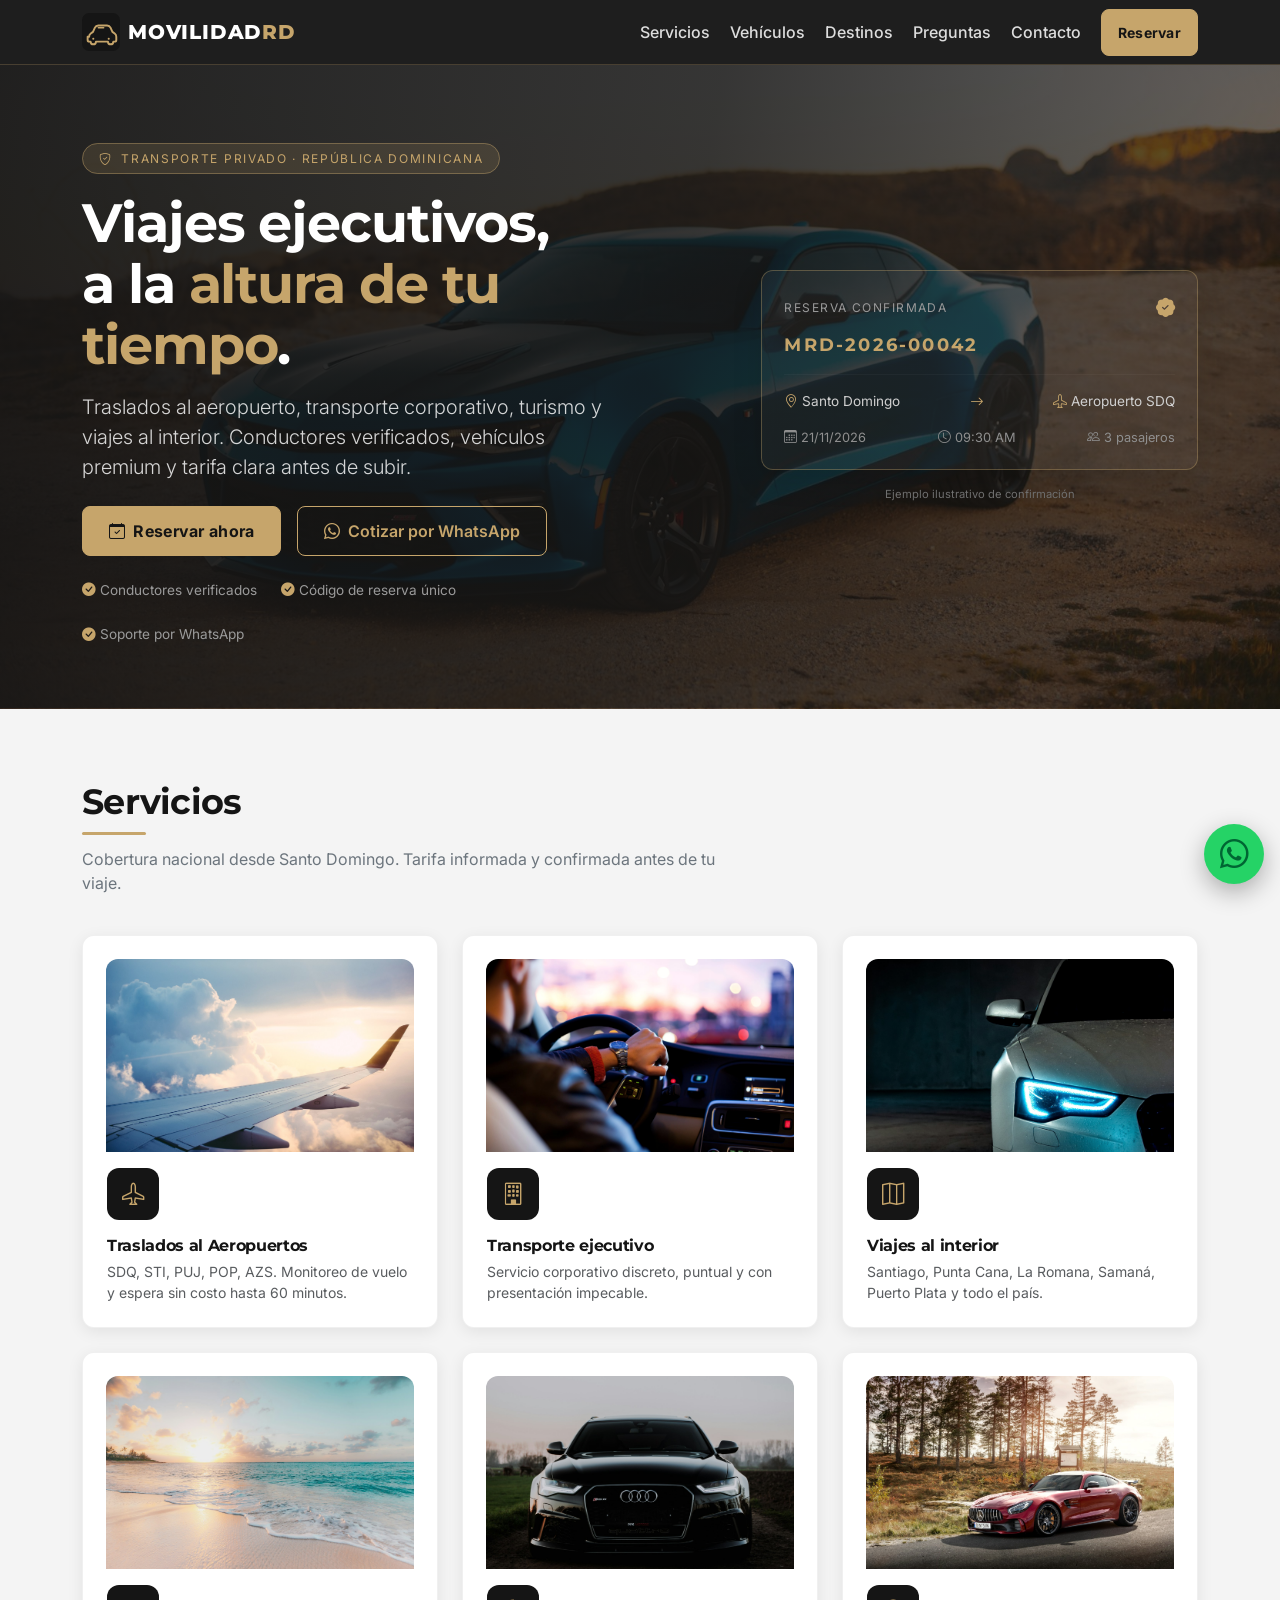
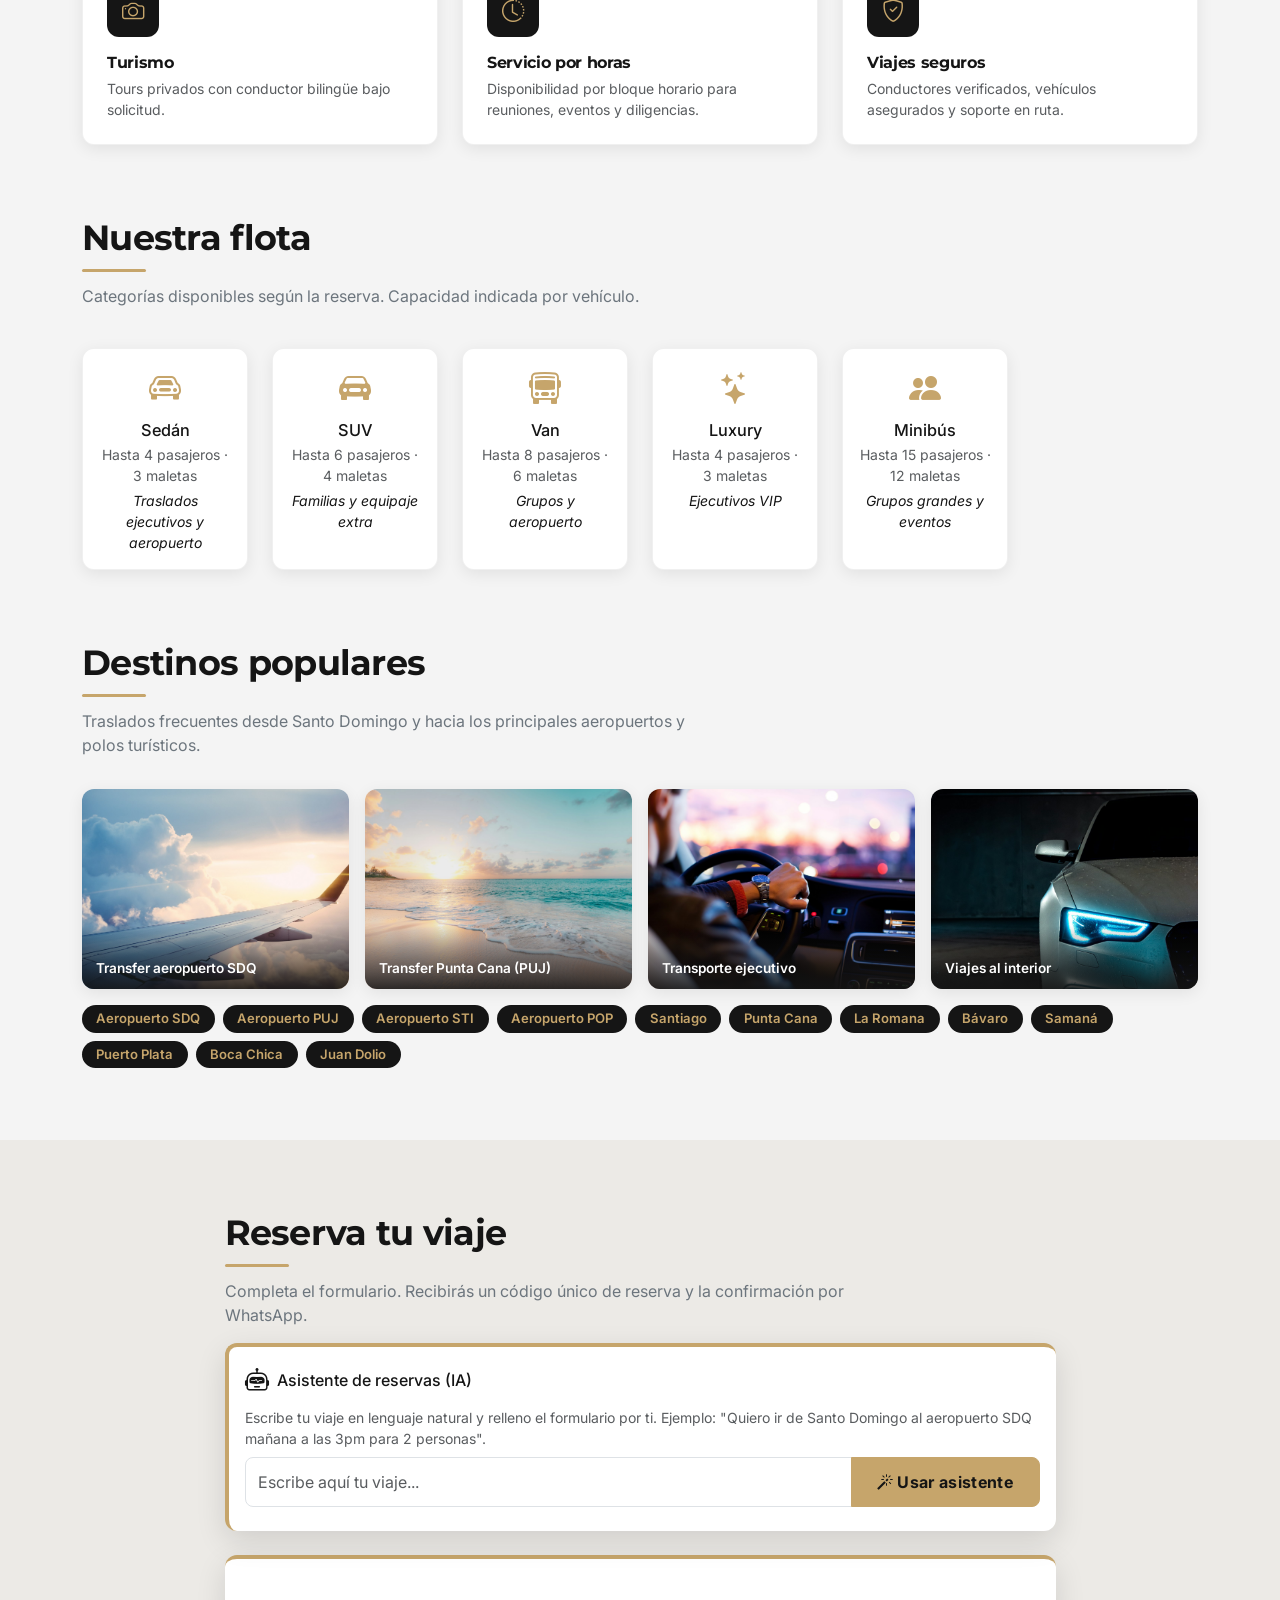
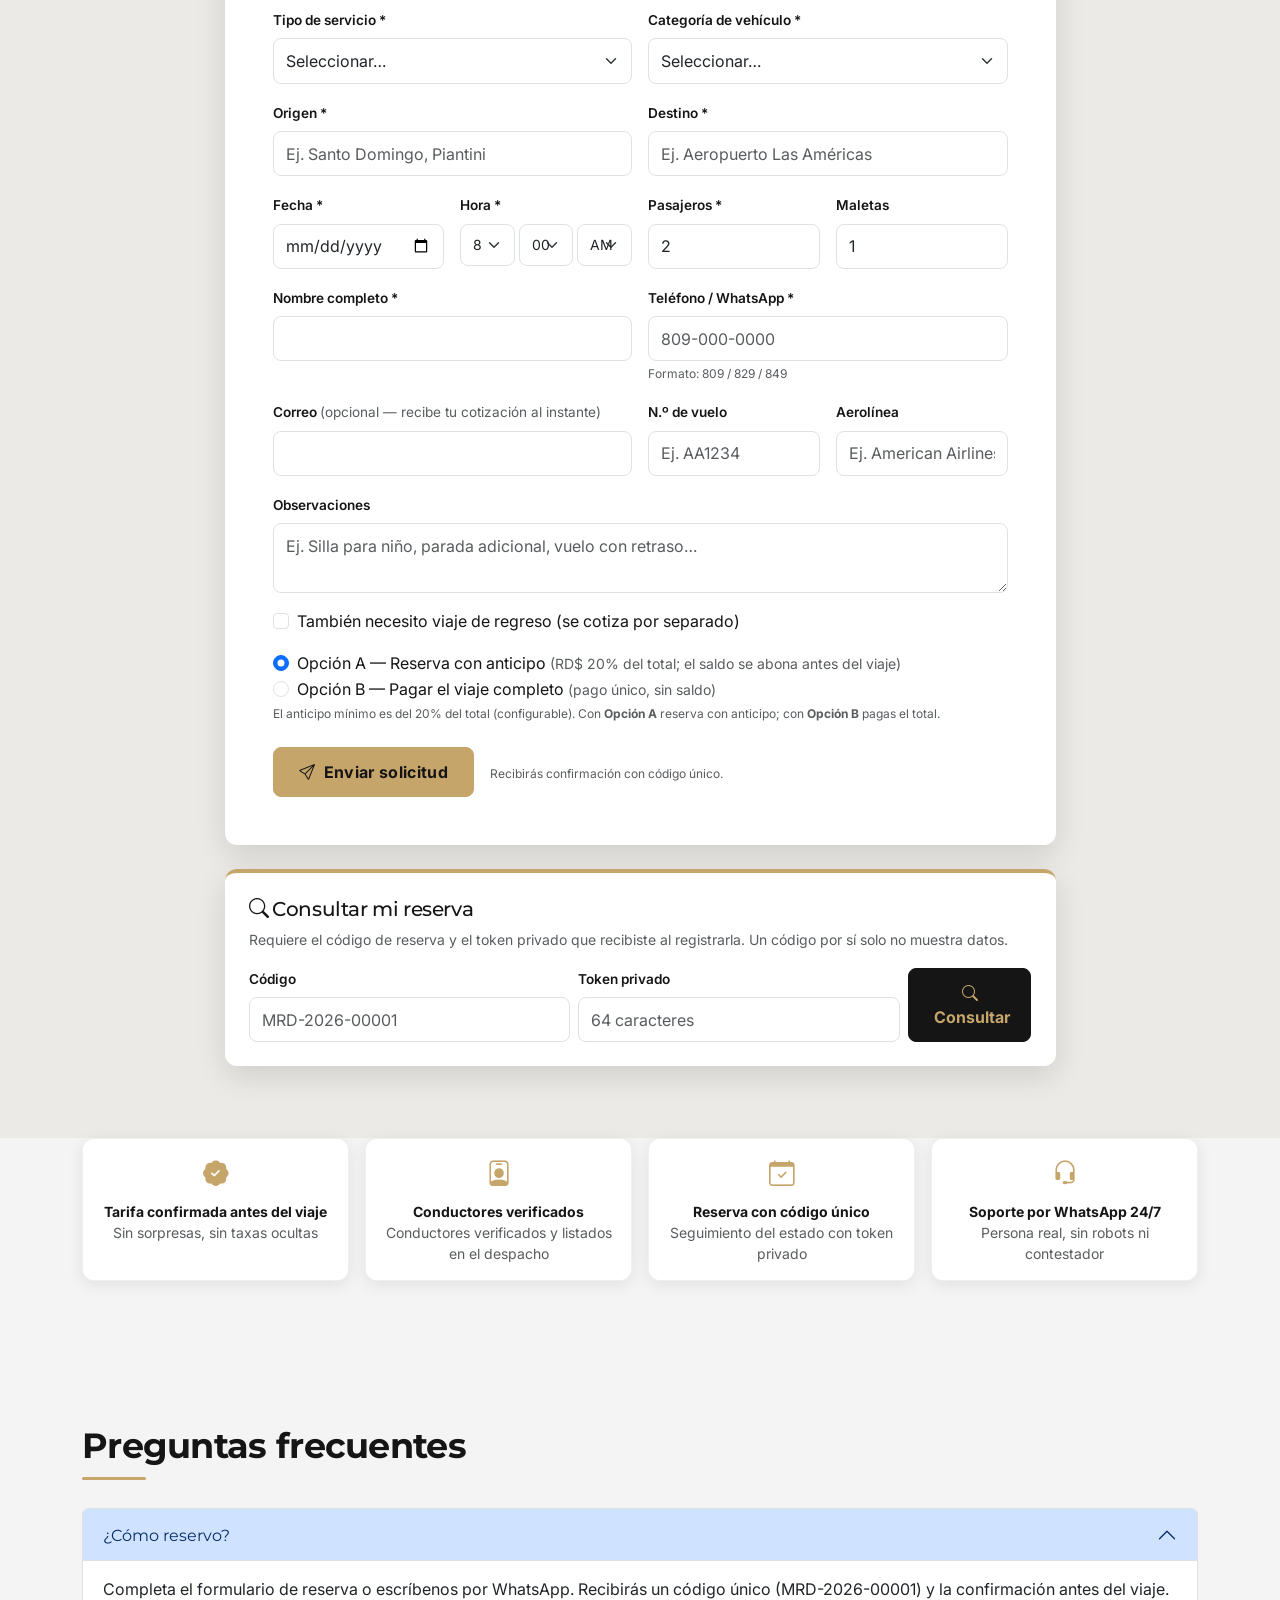
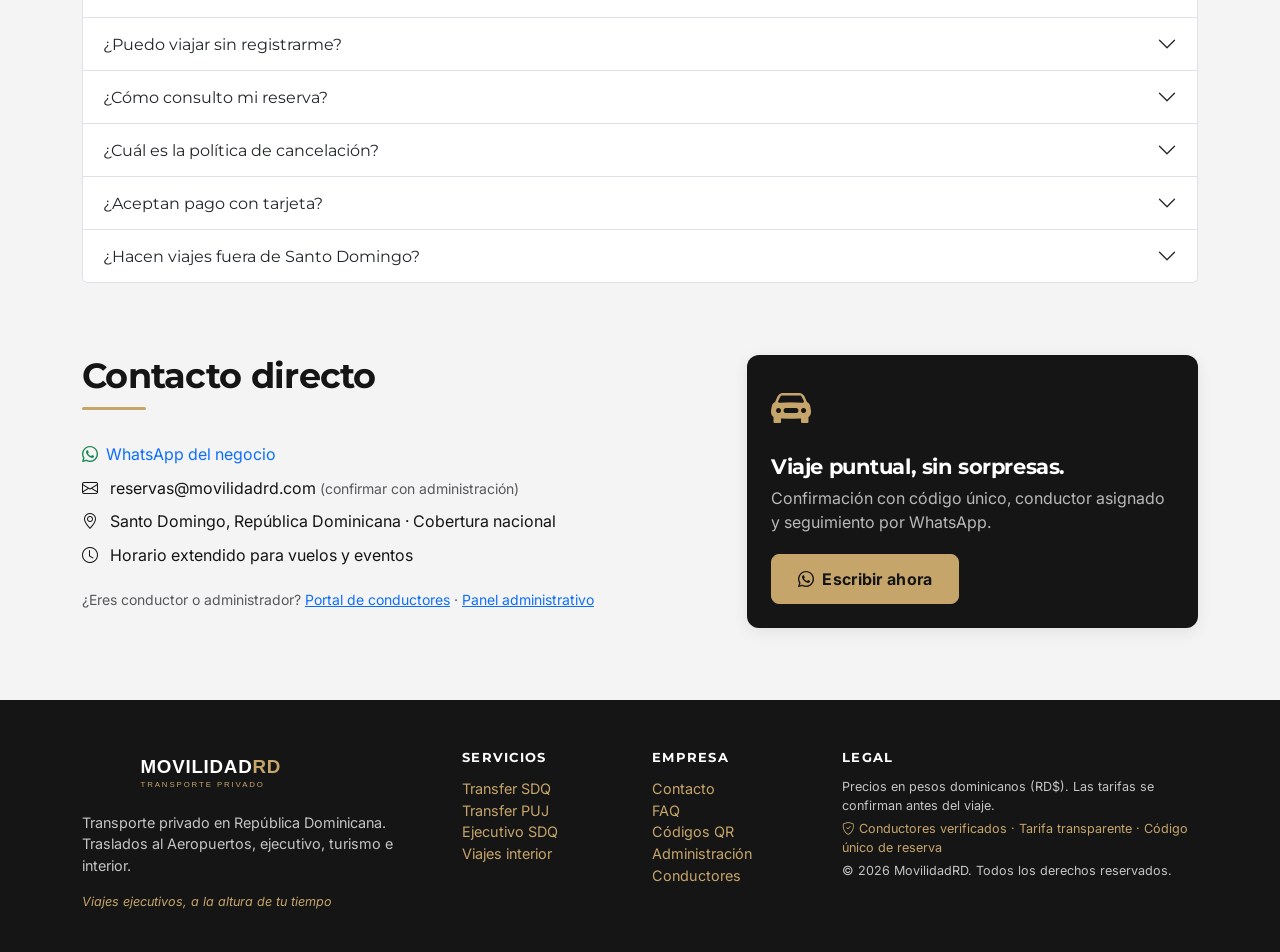
==== commit f2fd59ac: "feat: date picker para fecha + hora 12h AM/PM en reservas, sidebar admin scrollable con cerrar sesio" ====
--- a/index.html
+++ b/index.html
@@ -190,11 +190,15 @@
             </div>
             <div class="col-6 col-md-3">
               <label class="form-label" for="fecha">Fecha *</label>
-              <input class="form-control" id="fecha" type="text" placeholder="DD/MM/AAAA" inputmode="numeric" pattern="\d{2}/\d{2}/\d{4}" required>
+              <input class="form-control" id="fecha" type="date" required>
             </div>
             <div class="col-6 col-md-3">
               <label class="form-label" for="hora">Hora *</label>
-              <input class="form-control" id="hora" type="time" required>
+              <div class="row g-1">
+                <div class="col-4"><select class="form-select form-select-sm" id="hora" aria-label="Hora" required></select></div>
+                <div class="col-4"><select class="form-select form-select-sm" id="minuto" aria-label="Minuto" required></select></div>
+                <div class="col-4"><select class="form-select form-select-sm" id="ampm" aria-label="AM o PM" required><option value="AM">AM</option><option value="PM">PM</option></select></div>
+              </div>
             </div>
             <div class="col-6 col-md-3">
               <label class="form-label" for="pasajeros">Pasajeros *</label>
--- a/css/brand.css
+++ b/css/brand.css
@@ -172,12 +172,22 @@
 /* ---------- Panel administrativo / conductor ---------- */
 .mrd-layout { min-height: 100vh; background: var(--mrd-gris-claro); }
 .mrd-sidebar {
-  background: var(--mrd-carbon); color: #d7d7d7; min-height: 100vh;
+  background: var(--mrd-carbon); color: #d7d7d7;
+  height: 100vh; height: 100dvh;
   width: 260px; position: fixed; left: 0; top: 0; padding: 1.2rem 0;
   z-index: 1030; transform: translateX(-100%); transition: transform var(--mrd-transicion);
+  display: flex; flex-direction: column; overflow: hidden;
 }
 .mrd-sidebar.abierto { transform: translateX(0); }
-.mrd-sidebar .mrd-logo-side { padding: 0 1.4rem 1rem; border-bottom: 1px solid rgba(255,255,255,0.08); margin-bottom: 1rem; }
+.mrd-sidebar .mrd-logo-side { flex: 0 0 auto; padding: 0 1.4rem 1rem; border-bottom: 1px solid rgba(255,255,255,0.08); margin-bottom: 1rem; }
+.mrd-sidebar #menuLateral {
+  flex: 1 1 auto; min-height: 0; overflow-y: auto; overscroll-behavior: contain;
+  -webkit-overflow-scrolling: touch; scrollbar-width: thin; scrollbar-color: rgba(198,165,107,0.4) transparent;
+}
+.mrd-sidebar #menuLateral::-webkit-scrollbar { width: 6px; }
+.mrd-sidebar #menuLateral::-webkit-scrollbar-track { background: transparent; }
+.mrd-sidebar #menuLateral::-webkit-scrollbar-thumb { background: rgba(198,165,107,0.35); border-radius: 3px; }
+.mrd-sidebar .mrd-side-footer { flex: 0 0 auto; }
 .mrd-sidebar .mrd-logo-side .brand { color: #fff; font-family: Montserrat; font-weight: 800; }
 .mrd-sidebar .mrd-logo-side .brand span { color: var(--mrd-dorado); }
 .mrd-side-link {
